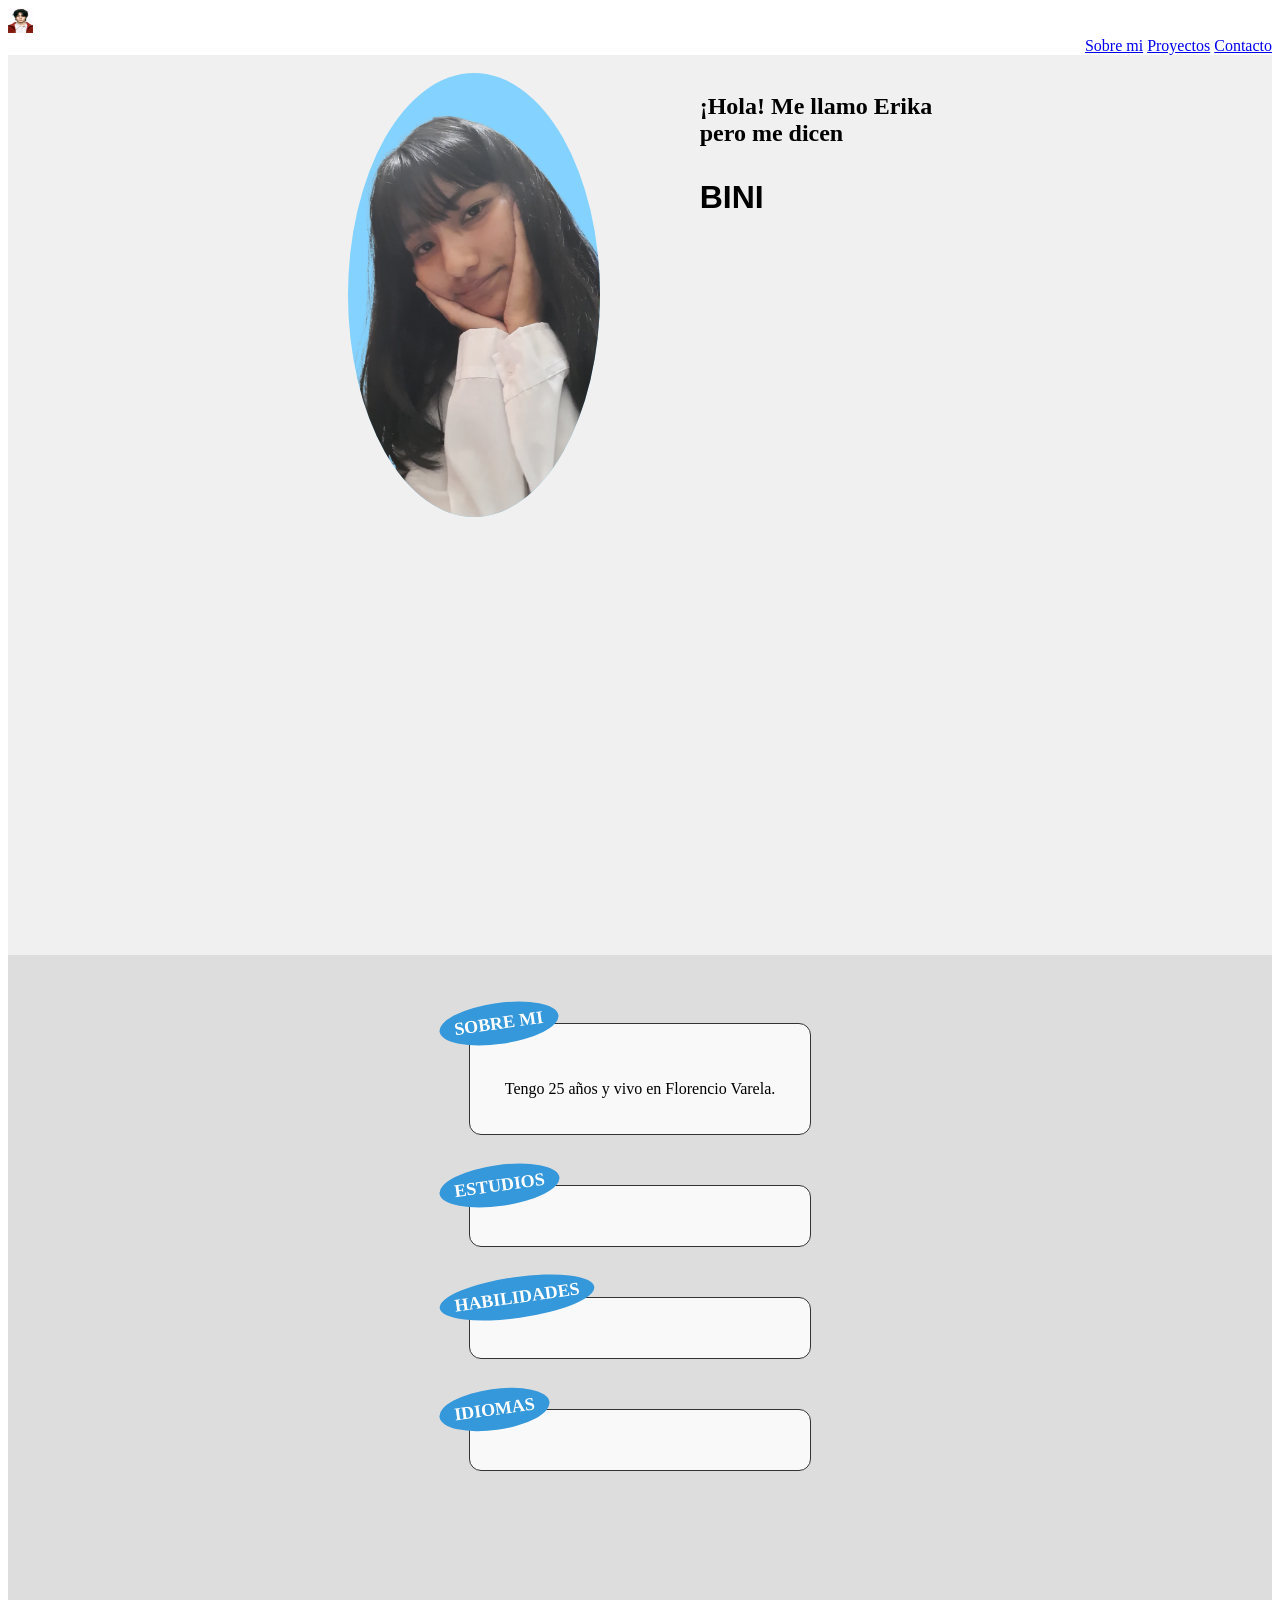
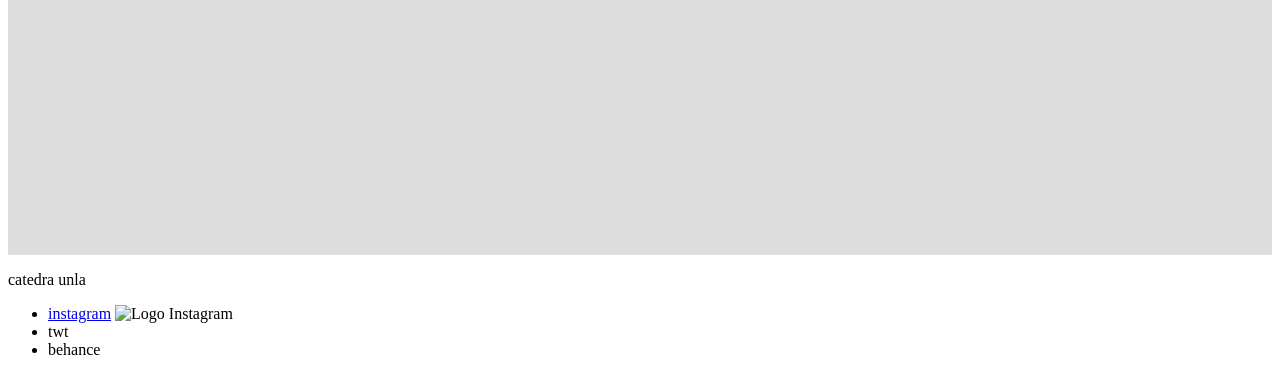
==== index.html @ 0e04f9de "no se que hice" ====
<!DOCTYPE html>
<html>

<head>
    <meta charset="utf-8" />
    <title>Bini</title>
    <link rel="stylesheet" href="estilos.css">
</head>

<body>
    <header>
        <img src="img/in-foto.jpeg" alt="IN de Stray Kids" width="25" height="25" />
        <nav>
            <a href="#">Sobre mi</a>
            <a href="#">Proyectos</a>
            <a href="#">Contacto</a>
        </nav>
    </header>
    <main>
        <section class="parteuno">
            <div class="contenedor-imagen">
                <img src="img/mi-foto.png" width="205" height="346">
            </div>
            <div class="bloque-texto">
                <article class="textouno">
                    <h2>¡Hola! Me llamo Erika <br> pero me dicen</h2>
                    <h1> BINI </h1>
                </article>
            </div>
        </section>

        <section class="partedos">

            <div class="tarjeta">
                <p class="texto-ovalado">SOBRE MI</p>
                <p class="texto-abajo">Tengo 25 años y vivo en Florencio Varela.</p>
            </div>

            <div class="tarjeta">
                <p class="texto-ovalado">ESTUDIOS</p>
            </div>

            <div class="tarjeta">
                <p class="texto-ovalado">HABILIDADES</p>
            </div>

            <div class="tarjeta">
                <p class="texto-ovalado">IDIOMAS</p>
            </div>
            </div>

        </section>

    </main>
    <footer>
        <p>catedra unla</p>
        <ul>
            <li>
                <a href="https://www.instagram.com/binnieswife_/">instagram</a>
                <img src="img/instagram-logo-colored.jpg" alt="Logo Instagram" width="25" height="25">
            </li>
            <li>twt</li>
            <li>behance</li>
        </ul>
    </footer>
</body>

</html>
---- estilos.css ----
/* CSS DOCUMENT */
@charset "UTF-8";

@font-face {
    font-family: "CD Regular";
    src: url(fuentes/ClashDisplay-Regular.otf) format(.otf);
    font-weight: normal;
    font-style: normal;
}

font body {
    background-color: #ffffff;
}

main {
    background-color: #ff97fd;
}

.parteuno {
    height: 100vh;
    width: 100%;
    padding: 18px 18px;
    background-color: #f0f0f0;
    box-sizing: border-box;
    display: flex;
    align-content: center;
    justify-content: center;
    gap: 100px;
}

.partedos {
    height: 100vh;
    width: 100%;
    padding: 18px 18px;
    background-color: #dddddd;
    box-sizing: border-box;

}


h1 {
    text-align: left;
    font-size: 2rem;
    font-family: "CD Regular", sans-serif;
}


nav {
    text-align: end;
}

.contenedor-imagen {
    width: 252px;
    height: 444px;
    overflow: hidden;
    border-radius: 50%;
    position: relative;
}

.contenedor-imagen img {
    width: 100%;
    height: 100%;
    object-fit: cover;
    background-color: #83d2ff;
}

.texto-ovalado {
    display: inline-block;
    padding: 10px 15px;
    border-radius: 50%;
    background-color: #3498db;
    color: #ffffff;
    font-weight: bold;
    font-size: 18px;
    text-align: center;
    transform: rotate(-8deg);
    position: absolute;
    top: -39px;
    left: -31px
}

.tarjeta {
    display: flex;
    flex-direction: column;
    align-items: center;
    text-align: center;
    border: 1px solid #333333;
    border-radius: 12px;
    background-color: #f9f9f9;
    max-width: 300px;
    margin: 20px auto;
    position: relative;
    padding: 40px 20px 20px 20px;
    margin: 50px auto;

}
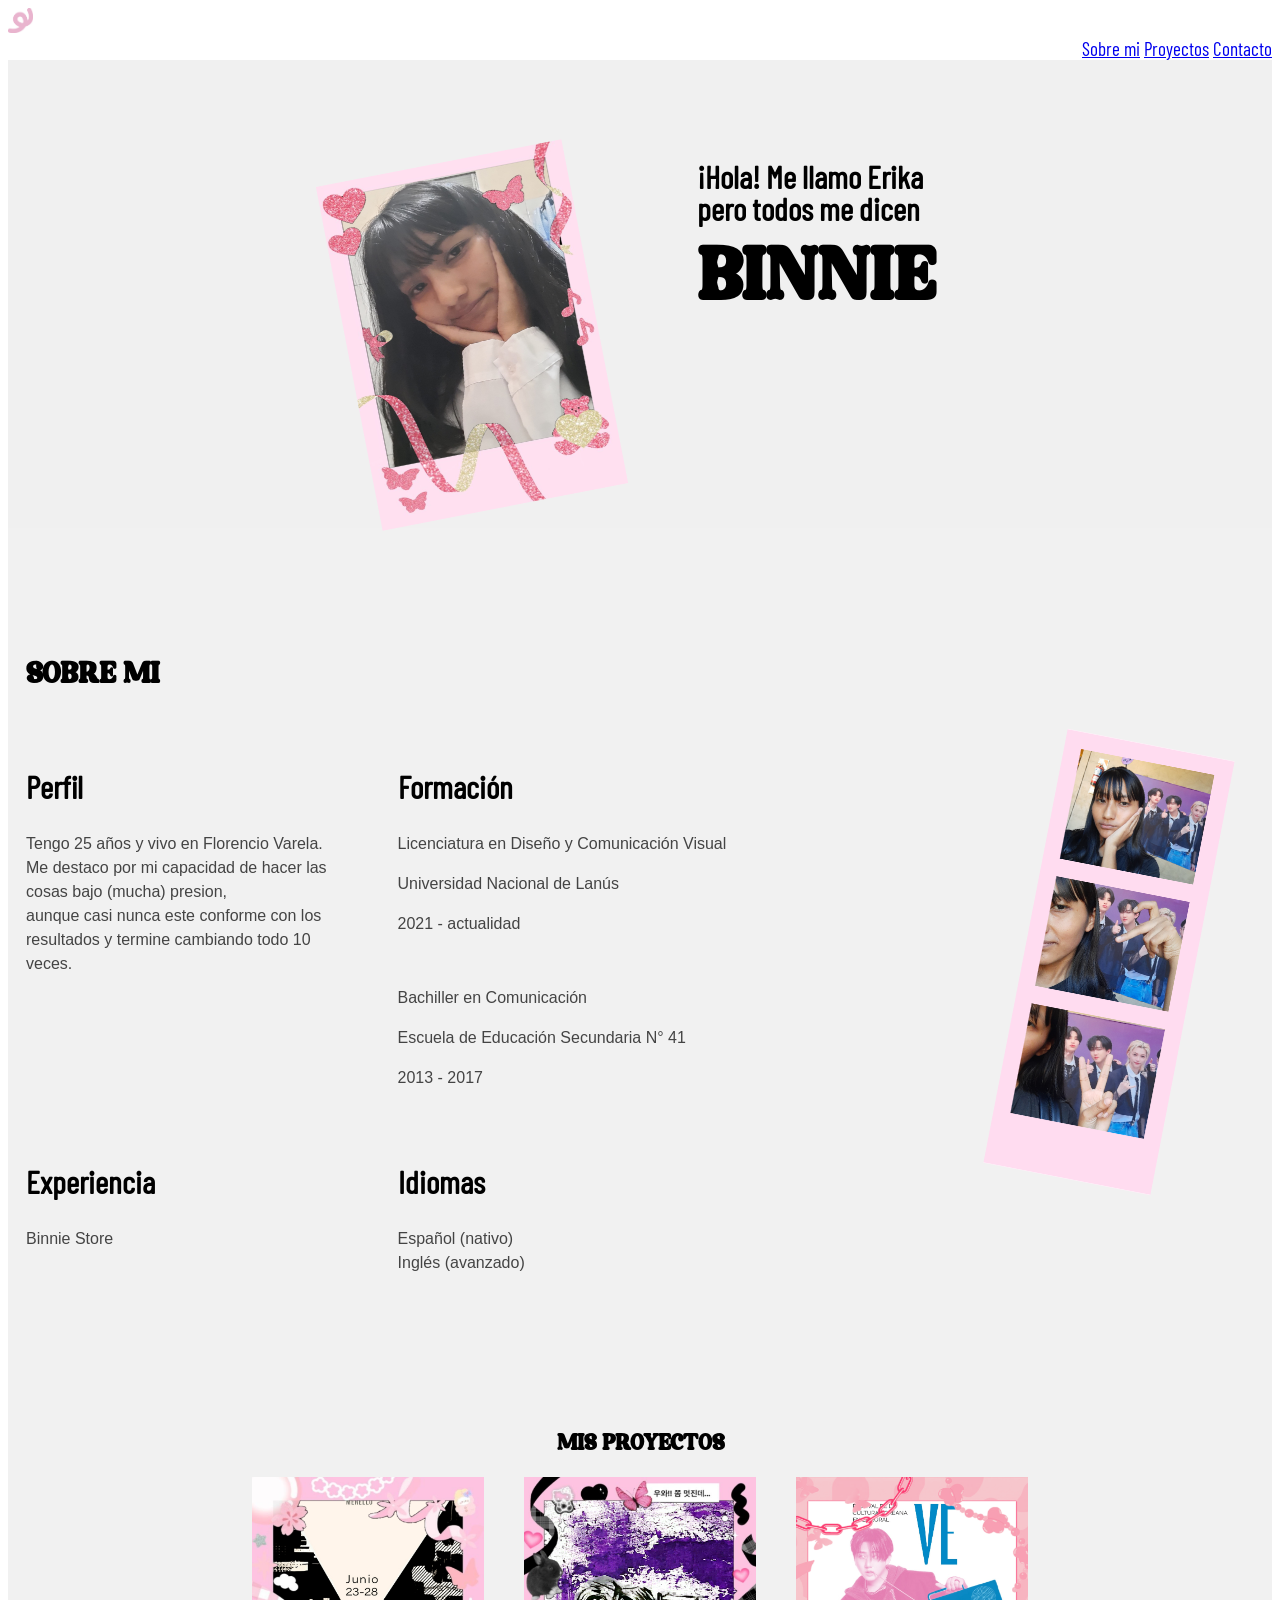
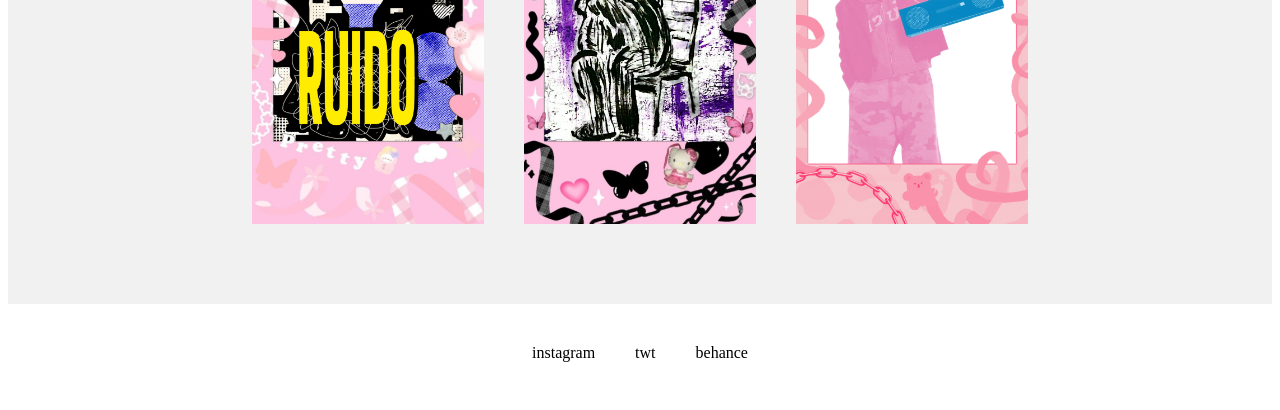
==== commit bee037f1: "cambiosss" ====
--- a/index.html
+++ b/index.html
@@ -9,7 +9,7 @@
 
 <body>
     <header>
-        <img src="img/in-foto.jpeg" alt="IN de Stray Kids" width="25" height="25" />
+        <img src="img/colita-rosa.png" alt="sticker" width="25" height="25" />
         <nav>
             <a href="#">Sobre mi</a>
             <a href="#">Proyectos</a>
@@ -18,46 +18,65 @@
     </header>
     <main>
         <section class="parteuno">
-            <div class="contenedor-imagen">
-                <img src="img/mi-foto.png" width="205" height="346">
+            <img class="inclinada" src="img/mi-foto-polaroid.png" alt="mi imagen" width="250" height="350">
+            <div class="bloque-texto">
+                <h2>¡Hola! Me llamo Erika <br> pero todos me dicen</h2>
+                <h1> BINNIE </h1>
             </div>
-            <div class="bloque-texto">
-                <article class="textouno">
-                    <h2>¡Hola! Me llamo Erika <br> pero me dicen</h2>
-                    <h1> BINI </h1>
-                </article>
-            </div>
+
         </section>
 
         <section class="partedos">
+            <h1> SOBRE MI </h1>
+            <div class="contenedor-bloques">
 
-            <div class="tarjeta">
-                <p class="texto-ovalado">SOBRE MI</p>
-                <p class="texto-abajo">Tengo 25 años y vivo en Florencio Varela.</p>
+                <div class="bloque">
+                    <h2>Perfil</h2>
+                    <p>Tengo 25 años y vivo en Florencio Varela. <br> Me destaco por mi capacidad de hacer las cosas
+                        bajo (mucha) presion, <br> aunque casi nunca este conforme con los resultados y termine
+                        cambiando todo 10 veces. </p>
+                </div>
+
+                <div class="bloque">
+                    <h2>Formación</h2>
+                    <p>Licenciatura en Diseño y Comunicación Visual</p>
+                    <p>Universidad Nacional de Lanús</p>
+                    <p>2021 - actualidad</p>
+                    <br> 
+                    <p>Bachiller en Comunicación</p>
+                    <p>Escuela de Educación Secundaria N° 41</p>
+                    <p>2013 - 2017</p>
+                </div>
+
+                <div class="bloque">
+                    <h2>Experiencia</h2>
+                    <p>Binnie Store</p>
+                </div>
+
+                <div class="bloque">
+                    <h2>Idiomas</h2>
+                    <p>Español (nativo) <br> Inglés (avanzado)</p>
+                </div>
+
             </div>
 
-            <div class="tarjeta">
-                <p class="texto-ovalado">ESTUDIOS</p>
-            </div>
+            <img class="inclinada-dos" src="img/mi-foto-tira.png" alt="mi imagen" width="170" height="360">
+        </section>
 
-            <div class="tarjeta">
-                <p class="texto-ovalado">HABILIDADES</p>
-            </div>
-
-            <div class="tarjeta">
-                <p class="texto-ovalado">IDIOMAS</p>
-            </div>
+        <section class="partetres">
+            <h1> MIS PROYECTOS </h1>
+            <div class="contenedor-proyectos">
+                <img src="img/polaroid-uno.png" alt="polaroid 1" width="232" height="347">
+                <img src="img/polaroid-dos.png" alt="polaroid 2" width="232" height="347">
+                <img src="img/polaroid-tres.png" alt="polaroid 3" width="232" height="347">
             </div>
 
         </section>
 
     </main>
     <footer>
-        <p>catedra unla</p>
         <ul>
-            <li>
-                <a href="https://www.instagram.com/binnieswife_/">instagram</a>
-                <img src="img/instagram-logo-colored.jpg" alt="Logo Instagram" width="25" height="25">
+            <li>instagram
             </li>
             <li>twt</li>
             <li>behance</li>
--- a/estilos.css
+++ b/estilos.css
@@ -2,22 +2,40 @@
 @charset "UTF-8";
 
 @font-face {
-    font-family: "CD Regular";
-    src: url(fuentes/ClashDisplay-Regular.otf) format(.otf);
+    font-family: "Morally serif";
+    src: url(fuentes/Morally\ Serif.otf) format("opentype");
+    font-weight: normal;
+    font-style: normal;
+}
+
+@font-face {
+    font-family: "Barlow Condensed";
+    src: url(fuentes/BarlowCondensed-Regular.ttf) format("opentype");
     font-weight: normal;
     font-style: normal;
 }
 
 font body {
-    background-color: #ffffff;
+    background-color: #f1f1f1;
 }
 
 main {
-    background-color: #ff97fd;
+    background-color: #f1f1f1;
+}
+
+.inclinada {
+    transform: rotate(-11deg);
+}
+
+.inclinada-dos {
+    max-width: 260px;
+    height: auto;
+    transform: rotate(11deg);
+    margin-right: 60px;
 }
 
 .parteuno {
-    height: 100vh;
+
     width: 100%;
     padding: 18px 18px;
     background-color: #f0f0f0;
@@ -26,72 +44,137 @@
     align-content: center;
     justify-content: center;
     gap: 100px;
+    padding-top: 100px;
 }
 
 .partedos {
-    height: 100vh;
     width: 100%;
     padding: 18px 18px;
-    background-color: #dddddd;
+    padding-top: 100px;
+    background-color: #f1f1f1;
     box-sizing: border-box;
+    display: flex;
+    flex-direction: row;
+    flex-wrap: wrap;
+    align-items: flex-start;
+    justify-content: space-between;
+
+}
+
+.partetres {
+    width: 100%;
+    padding: 100px 18px 80px 18px;
+    background-color: #f1f1f1;
+    box-sizing: border-box;
+    display: flex;
+    flex-direction: column;
+    align-items: center;
 
 }
 
 
-h1 {
+nav a {
+
+    font-family: "Barlow Condensed", sans-serif;
+    font-size: 1.2rem;
+    font-weight:
+}
+
+
+.parteuno h1 {
+    text-align: left;
+    font-size: 5rem;
+    font-family: "Morally serif", serif;
+}
+
+.partedos h1 {
     text-align: left;
     font-size: 2rem;
-    font-family: "CD Regular", sans-serif;
+    font-family: "Morally serif", serif;
+    width: 100%;
+    margin-bottom: 50px;
 }
 
+.partetres h1 {
+
+    text-align: center;
+    font-family: "Morally serif", serif;
+
+}
+
+h2 {
+    text-align: left;
+    font-size: 2rem;
+    font-family: "Barlow Condensed", sans-serif;
+}
 
 nav {
     text-align: end;
 }
 
-.contenedor-imagen {
-    width: 252px;
-    height: 444px;
-    overflow: hidden;
-    border-radius: 50%;
-    position: relative;
-}
-
-.contenedor-imagen img {
+.contenedor-proyectos {
+    display: flex;
+    flex-direction: row;
+    justify-content: center;
+    gap: 40px;
     width: 100%;
-    height: 100%;
-    object-fit: cover;
-    background-color: #83d2ff;
-}
-
-.texto-ovalado {
-    display: inline-block;
-    padding: 10px 15px;
-    border-radius: 50%;
-    background-color: #3498db;
-    color: #ffffff;
-    font-weight: bold;
-    font-size: 18px;
-    text-align: center;
-    transform: rotate(-8deg);
-    position: absolute;
-    top: -39px;
-    left: -31px
-}
-
-.tarjeta {
-    display: flex;
-    flex-direction: column;
-    align-items: center;
-    text-align: center;
-    border: 1px solid #333333;
-    border-radius: 12px;
-    background-color: #f9f9f9;
-    max-width: 300px;
-    margin: 20px auto;
-    position: relative;
-    padding: 40px 20px 20px 20px;
-    margin: 50px auto;
 
 }
 
+.bloque-texto {
+    display: flex;
+    flex-direction: column;
+    gap: 0px;
+
+}
+
+.bloque-texto h2 {
+    font-family: 'Barlow Condensed', sans-serif;
+    line-height: 1.0;
+    margin: 0;
+    margin-bottom: 5px;
+}
+
+.bloque-texto h1 {
+    font-family: "Morally Serif", serif;
+    margin: 0;
+}
+
+.contenedor-bloques {
+    width: 60%;
+
+    display: flex;
+    flex-direction: row;
+
+    flex-wrap: wrap;
+
+    gap: 30px 40px;
+
+}
+
+.bloque {
+    width: 45%;
+
+    box-sizing: border-box;
+}
+
+@import url('https://googleapis.com');
+
+
+.bloque p {
+    font-family: 'Open Sans', sans-serif;
+    font-weight: 400;
+    font-size: 1rem;
+    line-height: 1.5;
+    color: #444444;
+}
+
+footer ul {
+    display: flex;
+    justify-content: center;
+    align-items: center;
+    list-style: none;
+    gap: 40px;
+    padding: 40px 0;
+    margin: 0;
+}
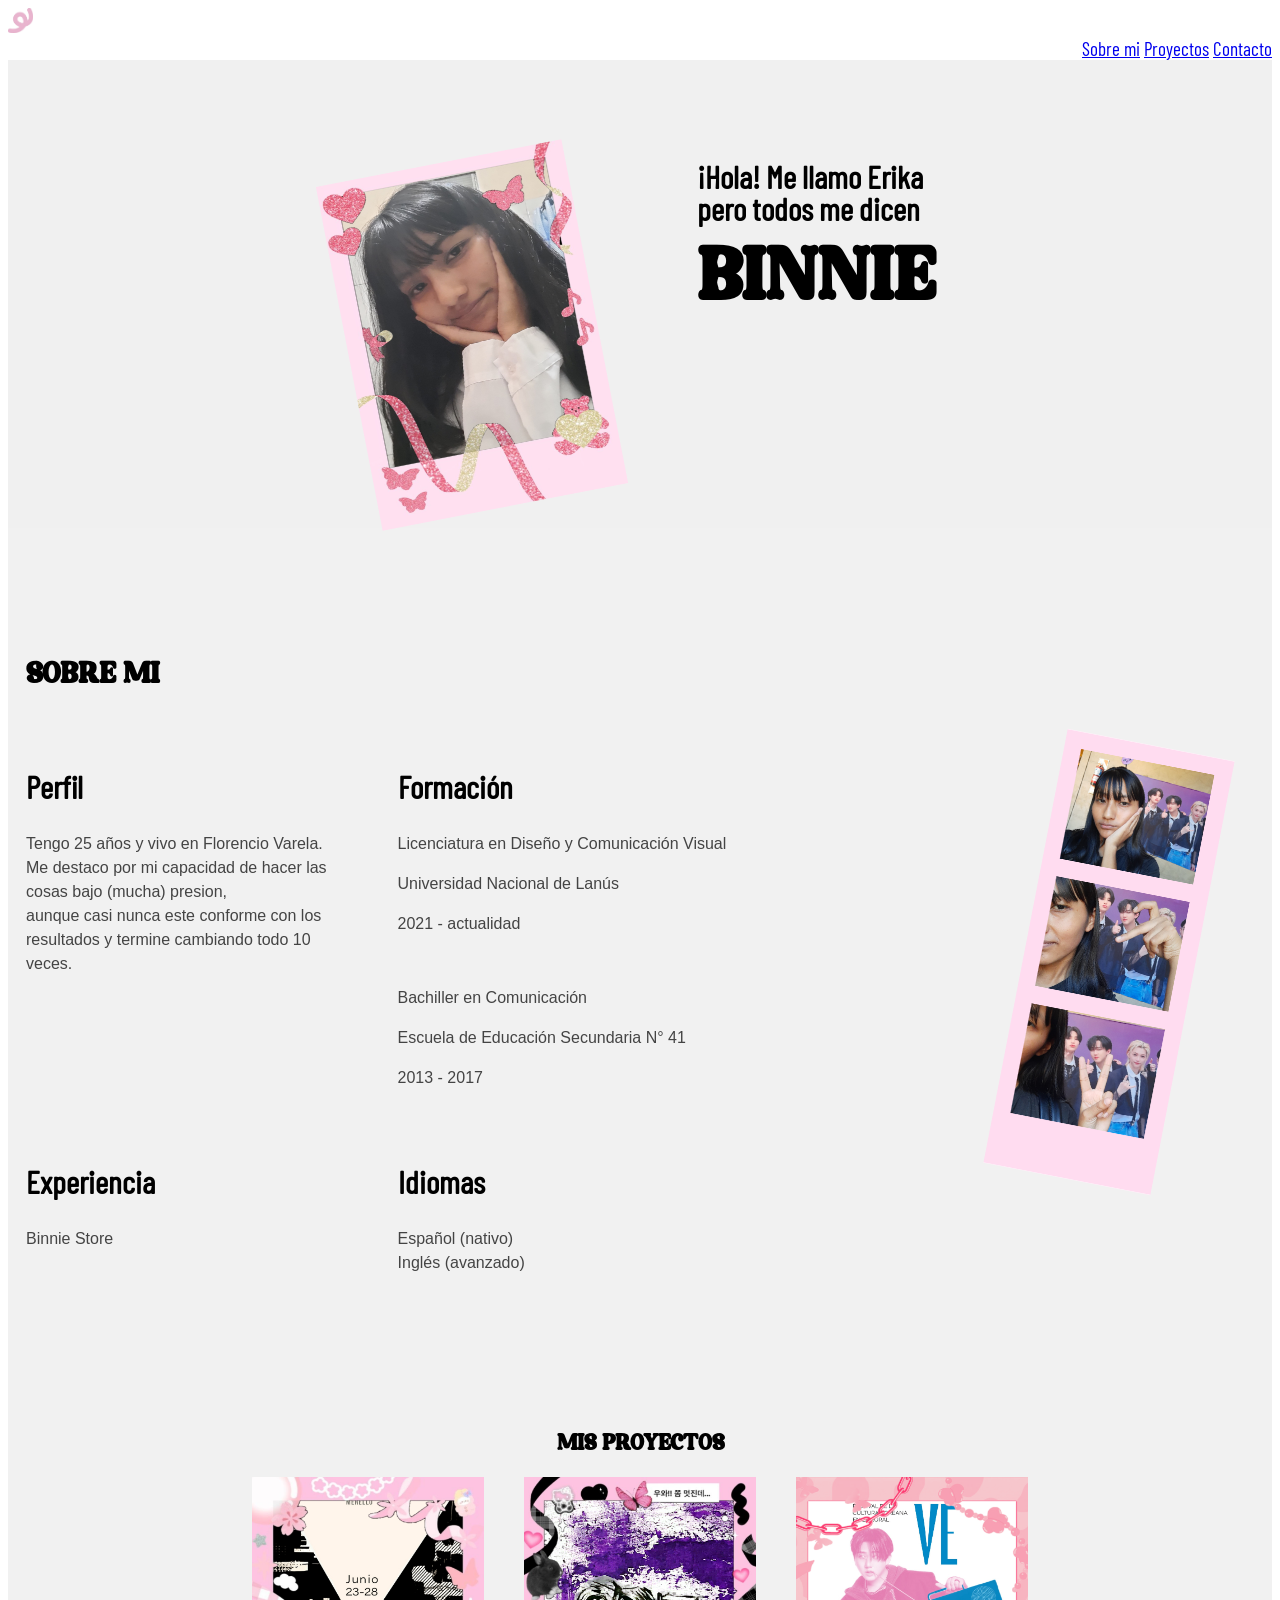
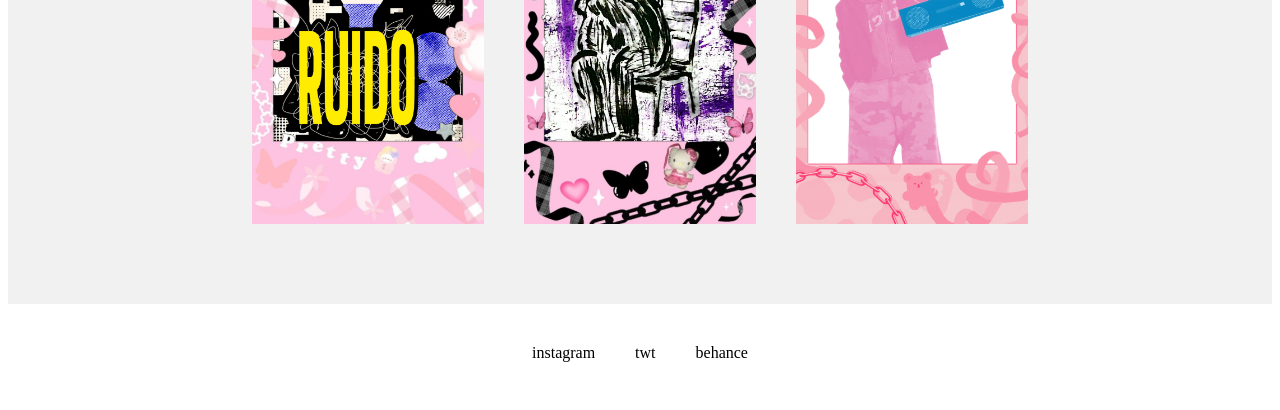
==== commit d7ec3830: "pre entrega" ====
--- a/index.html
+++ b/index.html
@@ -5,11 +5,12 @@
     <meta charset="utf-8" />
     <title>Bini</title>
     <link rel="stylesheet" href="estilos.css">
+    <link rel="icon" type="image/x-icon" href="favicon.ico.png" sizes="32x32">
 </head>
 
 <body>
     <header>
-        <img src="img/colita-rosa.png" alt="sticker" width="25" height="25" />
+        <img src="img/colitarosa.png" alt="sticker" width="25" height="25" />
         <nav>
             <a href="#">Sobre mi</a>
             <a href="#">Proyectos</a>
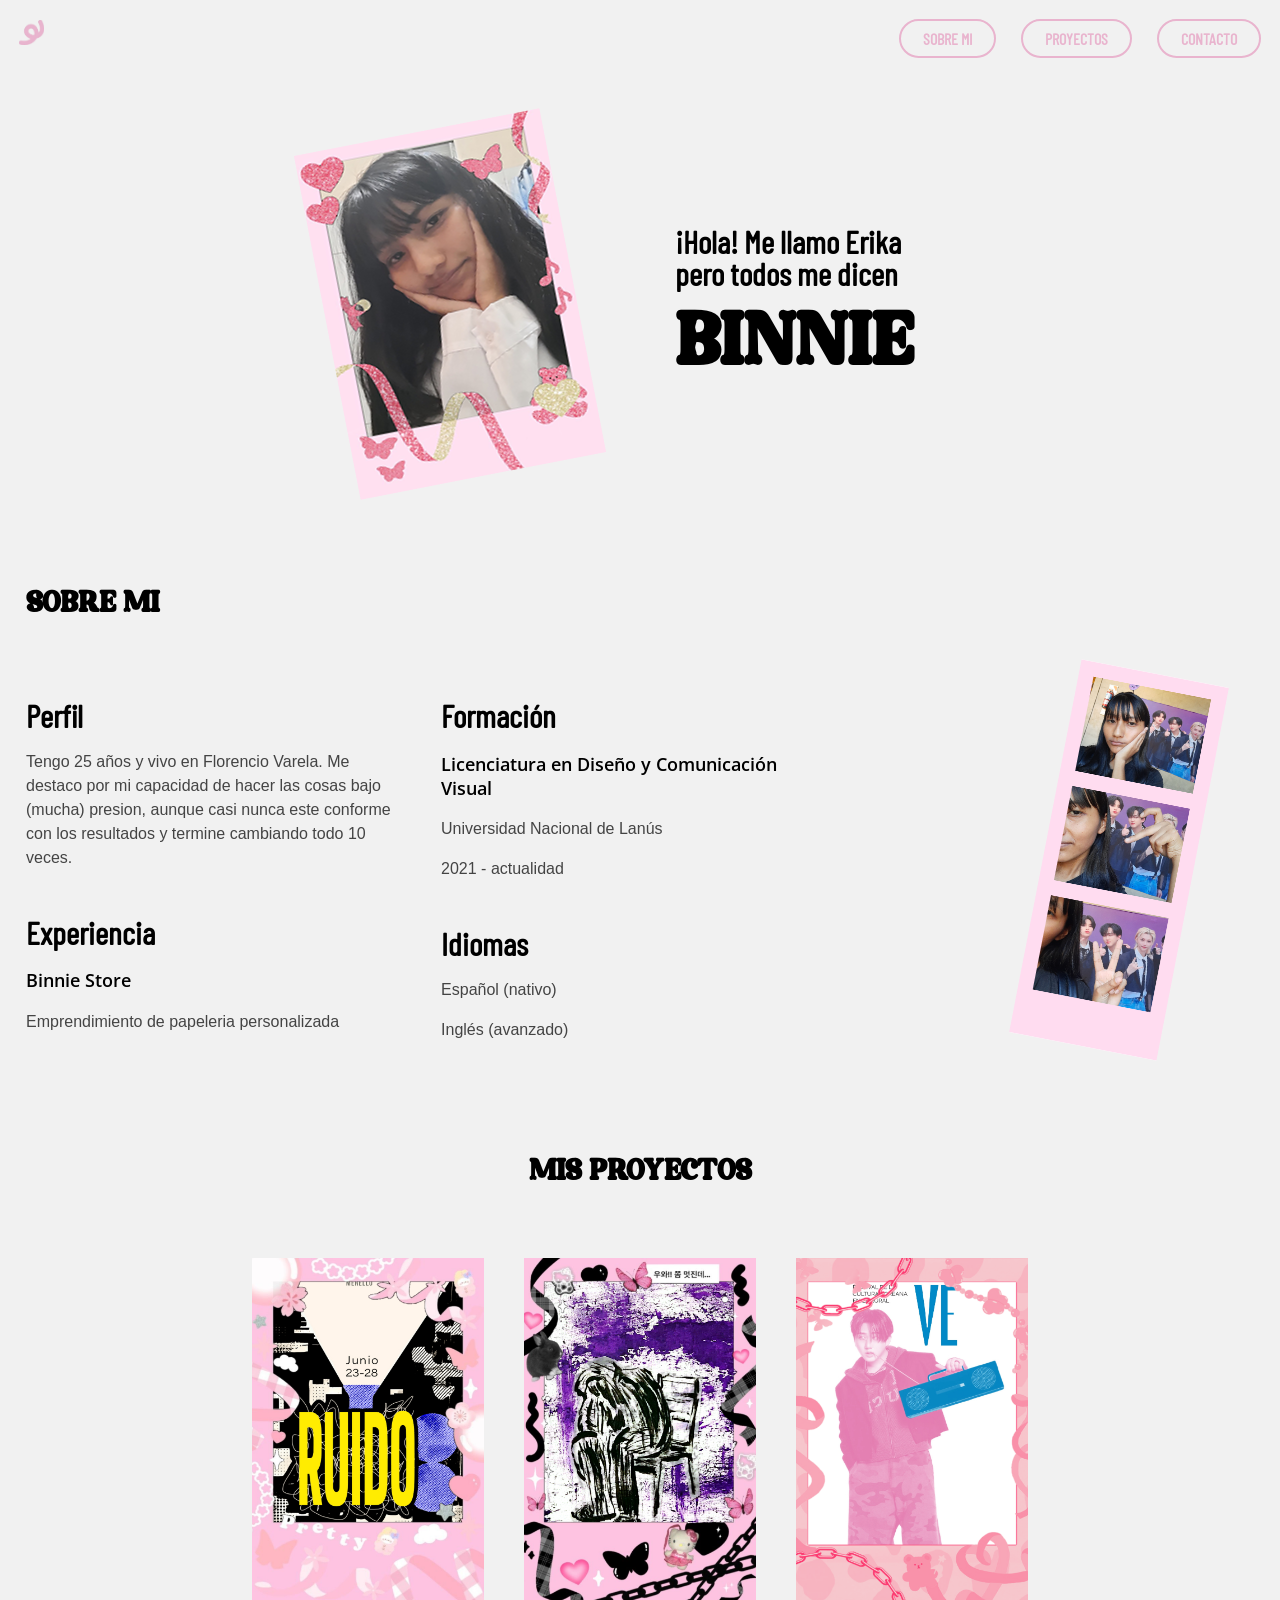
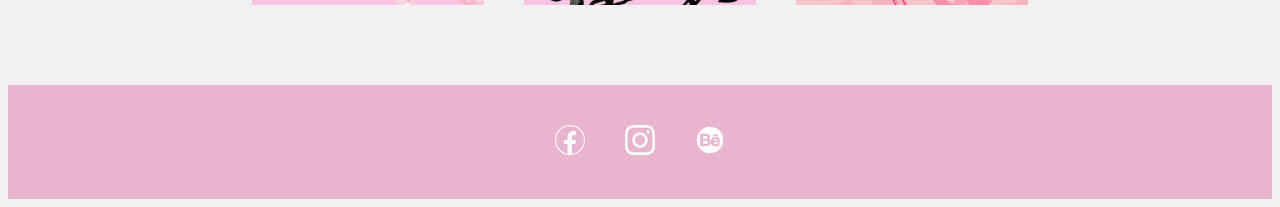
==== commit edc4f02a: "ENTREGA TP1" ====
--- a/index.html
+++ b/index.html
@@ -3,14 +3,17 @@
 
 <head>
     <meta charset="utf-8" />
-    <title>Bini</title>
-    <link rel="stylesheet" href="estilos.css">
-    <link rel="icon" type="image/x-icon" href="favicon.ico.png" sizes="32x32">
+    <title>Binnie</title>
+    <link rel="stylesheet" type="text/css" href="estilos.css">
+    <link rel="icon" type="image/png" href="img/favicon.png" sizes="32x32">
 </head>
 
 <body>
     <header>
-        <img src="img/colitarosa.png" alt="sticker" width="25" height="25" />
+        <div>
+            <img src="img/colitarosa.png" alt="colita rosa" width="25" height="25" />
+        </div>
+
         <nav>
             <a href="#">Sobre mi</a>
             <a href="#">Proyectos</a>
@@ -19,57 +22,66 @@
     </header>
     <main>
         <section class="parteuno">
-            <img class="inclinada" src="img/mi-foto-polaroid.png" alt="mi imagen" width="250" height="350">
+            <img class="inclinada" src="img/mi-foto-polaroid-uno.png" alt="foto mia en una polaroid rosa" width="250"
+                height="350">
             <div class="bloque-texto">
-                <h2>¡Hola! Me llamo Erika <br> pero todos me dicen</h2>
+                <h2>¡Hola! Me llamo Erika pero todos me dicen</h2>
                 <h1> BINNIE </h1>
             </div>
 
         </section>
 
         <section class="partedos">
-            <h1> SOBRE MI </h1>
-            <div class="contenedor-bloques">
+            <h2> SOBRE MI </h2>
+            <div class="contenedor-columnas">
 
-                <div class="bloque">
-                    <h2>Perfil</h2>
-                    <p>Tengo 25 años y vivo en Florencio Varela. <br> Me destaco por mi capacidad de hacer las cosas
-                        bajo (mucha) presion, <br> aunque casi nunca este conforme con los resultados y termine
-                        cambiando todo 10 veces. </p>
+                <div class="columna-izquierda">
+                    <div class="bloque">
+                        <h2>Perfil</h2>
+                        <p>Tengo 25 años y vivo en Florencio Varela. Me destaco por mi capacidad de hacer las cosas
+                            bajo (mucha) presion, aunque casi nunca este conforme con los resultados y termine
+                            cambiando todo 10 veces. </p>
+                    </div>
+
+
+
+                    <div class="bloque">
+                        <h2>Experiencia</h2>
+                        <h3>Binnie Store</h3>
+                        <p>Emprendimiento de papeleria personalizada</p>
+                    </div>
+
                 </div>
 
-                <div class="bloque">
-                    <h2>Formación</h2>
-                    <p>Licenciatura en Diseño y Comunicación Visual</p>
-                    <p>Universidad Nacional de Lanús</p>
-                    <p>2021 - actualidad</p>
-                    <br> 
-                    <p>Bachiller en Comunicación</p>
-                    <p>Escuela de Educación Secundaria N° 41</p>
-                    <p>2013 - 2017</p>
+                <div class="columna-derecha">
+                    <div class="bloque">
+                        <h2>Formación</h2>
+                        <h3>Licenciatura en Diseño y Comunicación Visual</h3>
+                        <p>Universidad Nacional de Lanús</p>
+                        <p>2021 - actualidad</p>
+                    </div>
+
+                    <div class="bloque">
+                        <h2>Idiomas</h2>
+                        <p>Español (nativo) </p>
+                        <p>Inglés (avanzado)</p>
+                    </div>
+
                 </div>
-
-                <div class="bloque">
-                    <h2>Experiencia</h2>
-                    <p>Binnie Store</p>
-                </div>
-
-                <div class="bloque">
-                    <h2>Idiomas</h2>
-                    <p>Español (nativo) <br> Inglés (avanzado)</p>
-                </div>
-
             </div>
-
-            <img class="inclinada-dos" src="img/mi-foto-tira.png" alt="mi imagen" width="170" height="360">
+            <img class="inclinada-dos" src="img/mi-foto-tira.png" alt="fotos mias en una tira de fotos" width="170"
+                height="380">
         </section>
 
         <section class="partetres">
-            <h1> MIS PROYECTOS </h1>
+            <h2> MIS PROYECTOS </h2>
             <div class="contenedor-proyectos">
-                <img src="img/polaroid-uno.png" alt="polaroid 1" width="232" height="347">
-                <img src="img/polaroid-dos.png" alt="polaroid 2" width="232" height="347">
-                <img src="img/polaroid-tres.png" alt="polaroid 3" width="232" height="347">
+                <img src="img/polaroid-uno.png" alt="foto de un proyecto de diseño en una polaroid" width="232"
+                    height="347">
+                <img src="img/polaroid-dos.png" alt="foto de un proyecto de diseño en una polaroid" width="232"
+                    height="347">
+                <img src="img/polaroid-tres.png" alt="foto de un proyecto de diseño en una polaroid" width="232"
+                    height="347">
             </div>
 
         </section>
@@ -77,10 +89,23 @@
     </main>
     <footer>
         <ul>
-            <li>instagram
+            <li>
+                <a href="#">
+                    <img src="img/facebook-logo.png" alt="logo de facebook" width="30" height="30">
+                </a>
             </li>
-            <li>twt</li>
-            <li>behance</li>
+
+            <li>
+                <a href="#">
+                    <img src="img/instagram-logo.png" alt="logo de instagram" width="30" height="30">
+                </a>
+            </li>
+
+            <li>
+                <a href="#">
+                    <img src="img/behance-logo.png" alt="logo de behance" width="30" height="30">
+                </a>
+            </li>
         </ul>
     </footer>
 </body>
--- a/estilos.css
+++ b/estilos.css
@@ -10,26 +10,56 @@
 
 @font-face {
     font-family: "Barlow Condensed";
-    src: url(fuentes/BarlowCondensed-Regular.ttf) format("opentype");
-    font-weight: normal;
-    font-style: normal;
-}
-
-font body {
+    src: url(fuentes/BarlowCondensed-Regular.ttf) format("truetype");
+    font-weight: normal;
+    font-style: normal;
+}
+
+@font-face {
+    font-family: "Open Sans Regular";
+    src: url(fuentes/OpenSans-Regular.ttf) format("truetype");
+    font-weight: normal;
+    font-style: normal;
+}
+
+@font-face {
+    font-family: "Open Sans Semibold";
+    src: url(fuentes/OpenSans-SemiBold.ttf) format("truetype");
+    font-weight: bold;
+    font-style: normal;
+}
+
+@font-face {
+    font-family: "Open Sans Italic";
+    src: url(fuentes/OpenSans-Italic.ttf) format("truetype");
+    font-weight: normal;
+    font-style: italic;
+}
+
+body {
     background-color: #f1f1f1;
 }
 
 main {
     background-color: #f1f1f1;
 }
+
+header {
+    padding: 11px;
+    display: flex;
+    justify-content: space-between;
+    flex-wrap: wrap;
+    align-content: stretch;
+    align-items: baseline;
+}
+
 
 .inclinada {
     transform: rotate(-11deg);
 }
 
 .inclinada-dos {
-    max-width: 260px;
-    height: auto;
+    max-width: 150px;
     transform: rotate(11deg);
     margin-right: 60px;
 }
@@ -37,20 +67,18 @@
 .parteuno {
 
     width: 100%;
-    padding: 18px 18px;
-    background-color: #f0f0f0;
-    box-sizing: border-box;
-    display: flex;
-    align-content: center;
+    padding: 60px 18px;
+    background-color: #f1f1f1;
+    box-sizing: border-box;
+    display: flex;
+    align-items: center;
     justify-content: center;
     gap: 100px;
-    padding-top: 100px;
 }
 
 .partedos {
     width: 100%;
     padding: 18px 18px;
-    padding-top: 100px;
     background-color: #f1f1f1;
     box-sizing: border-box;
     display: flex;
@@ -63,7 +91,7 @@
 
 .partetres {
     width: 100%;
-    padding: 100px 18px 80px 18px;
+    padding: 50px 18px 80px 18px;
     background-color: #f1f1f1;
     box-sizing: border-box;
     display: flex;
@@ -74,10 +102,7 @@
 
 
 nav a {
-
-    font-family: "Barlow Condensed", sans-serif;
     font-size: 1.2rem;
-    font-weight:
 }
 
 
@@ -87,7 +112,7 @@
     font-family: "Morally serif", serif;
 }
 
-.partedos h1 {
+.partedos h2 {
     text-align: left;
     font-size: 2rem;
     font-family: "Morally serif", serif;
@@ -95,10 +120,11 @@
     margin-bottom: 50px;
 }
 
-.partetres h1 {
+.partetres h2 {
 
     text-align: center;
     font-family: "Morally serif", serif;
+    margin-bottom: 70px;
 
 }
 
@@ -109,7 +135,24 @@
 }
 
 nav {
-    text-align: end;
+    display: flex;
+    flex-direction: row;
+    gap: 25px;
+}
+
+nav a {
+    font-family: "Barlow Condensed", sans-serif;
+    font-size: 1rem;
+    font-weight: 700;
+    text-transform: uppercase;
+    text-decoration: none;
+    color: #e9b4ce;
+    border: 2px solid #e9b4ce;
+    border-radius: 50px;
+    padding: 8px 22px;
+    display: inline-block;
+
+
 }
 
 .contenedor-proyectos {
@@ -133,6 +176,7 @@
     line-height: 1.0;
     margin: 0;
     margin-bottom: 5px;
+    max-width: 280px;
 }
 
 .bloque-texto h1 {
@@ -140,25 +184,13 @@
     margin: 0;
 }
 
-.contenedor-bloques {
-    width: 60%;
-
-    display: flex;
-    flex-direction: row;
-
-    flex-wrap: wrap;
-
-    gap: 30px 40px;
-
-}
-
-.bloque {
+
+.bloque h2 {
     width: 45%;
-
-    box-sizing: border-box;
-}
-
-@import url('https://googleapis.com');
+    font-family: 'Barlow Condensed', sans-serif;
+    box-sizing: border-box;
+    margin-bottom: 1rem
+}
 
 
 .bloque p {
@@ -177,4 +209,31 @@
     gap: 40px;
     padding: 40px 0;
     margin: 0;
+}
+
+footer {
+    background-color: #e9b4ce;
+
+}
+
+.contenedor-columnas {
+    width: 65%;
+    display: flex;
+    flex-direction: row;
+    justify-content: space-between;
+}
+
+
+.columna-izquierda,
+.columna-derecha {
+    width: 48%;
+    display: flex;
+    flex-direction: column;
+    gap: 0px;
+}
+
+h3 {
+    text-align: left;
+    font-size: 1.1rem;
+    font-family: "Open Sans Semibold", sans-serif;
 }
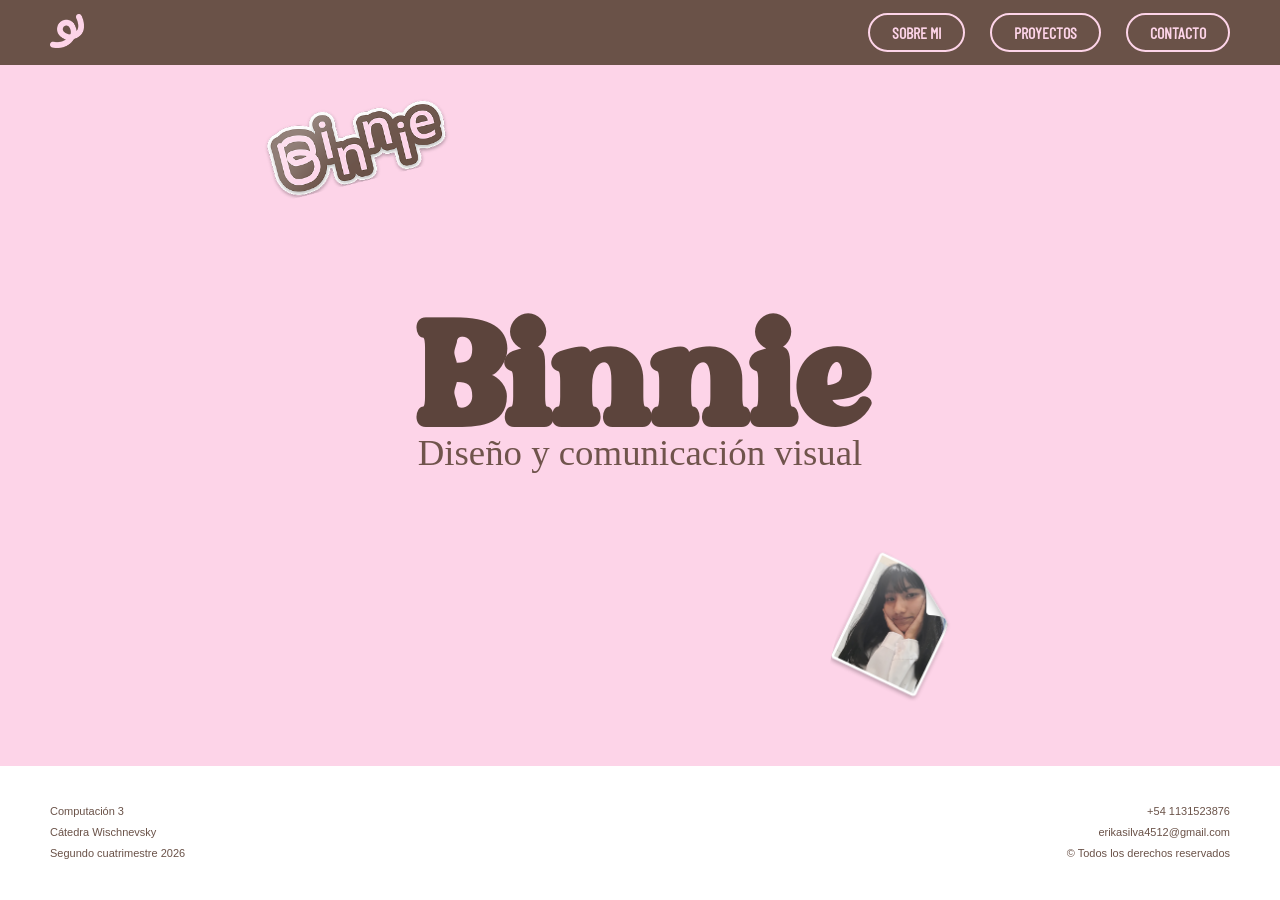
==== commit a7b0bdfc: "pre entrega tp3" ====
--- a/index.html
+++ b/index.html
@@ -11,7 +11,7 @@
 <body>
     <header>
         <div>
-            <img src="img/colitarosa.png" alt="colita rosa" width="25" height="25" />
+            <img src="img/colitarosaclarito.png" alt="colita rosa" width="34" />
         </div>
 
         <nav>
@@ -20,93 +20,27 @@
             <a href="#">Contacto</a>
         </nav>
     </header>
-    <main>
-        <section class="parteuno">
-            <img class="inclinada" src="img/mi-foto-polaroid-uno.png" alt="foto mia en una polaroid rosa" width="250"
-                height="350">
-            <div class="bloque-texto">
-                <h2>¡Hola! Me llamo Erika pero todos me dicen</h2>
-                <h1> BINNIE </h1>
-            </div>
+    <main class="hero">
+        <img src="img/sticker-bini.png" alt="sticker de bini" class="img-sticker-uno">
+        <h1>Binnie</h1>
+        <p class="subtitulo">Diseño y comunicación visual</p>
+        <img src="img/sticker-bini-foto.png" alt="sticker de mi foto" class="img-sticker-dos">
+    </main>
 
-        </section>
+    <footer class="pie-pagina">
 
-        <section class="partedos">
-            <h2> SOBRE MI </h2>
-            <div class="contenedor-columnas">
+        <div class="datos-academicos">
+            <p>Computación 3 </p>
+            <p>Cátedra Wischnevsky</p>
+            <p>Segundo cuatrimestre 2026</p>
+        </div>
 
-                <div class="columna-izquierda">
-                    <div class="bloque">
-                        <h2>Perfil</h2>
-                        <p>Tengo 25 años y vivo en Florencio Varela. Me destaco por mi capacidad de hacer las cosas
-                            bajo (mucha) presion, aunque casi nunca este conforme con los resultados y termine
-                            cambiando todo 10 veces. </p>
-                    </div>
+        <div class="datos-contacto" id="contacto">
+            <p>+54 1131523876</p>
+            <p>erikasilva4512@gmail.com</p>
+            <p>© Todos los derechos reservados</p>
+        </div>
 
-
-
-                    <div class="bloque">
-                        <h2>Experiencia</h2>
-                        <h3>Binnie Store</h3>
-                        <p>Emprendimiento de papeleria personalizada</p>
-                    </div>
-
-                </div>
-
-                <div class="columna-derecha">
-                    <div class="bloque">
-                        <h2>Formación</h2>
-                        <h3>Licenciatura en Diseño y Comunicación Visual</h3>
-                        <p>Universidad Nacional de Lanús</p>
-                        <p>2021 - actualidad</p>
-                    </div>
-
-                    <div class="bloque">
-                        <h2>Idiomas</h2>
-                        <p>Español (nativo) </p>
-                        <p>Inglés (avanzado)</p>
-                    </div>
-
-                </div>
-            </div>
-            <img class="inclinada-dos" src="img/mi-foto-tira.png" alt="fotos mias en una tira de fotos" width="170"
-                height="380">
-        </section>
-
-        <section class="partetres">
-            <h2> MIS PROYECTOS </h2>
-            <div class="contenedor-proyectos">
-                <img src="img/polaroid-uno.png" alt="foto de un proyecto de diseño en una polaroid" width="232"
-                    height="347">
-                <img src="img/polaroid-dos.png" alt="foto de un proyecto de diseño en una polaroid" width="232"
-                    height="347">
-                <img src="img/polaroid-tres.png" alt="foto de un proyecto de diseño en una polaroid" width="232"
-                    height="347">
-            </div>
-
-        </section>
-
-    </main>
-    <footer>
-        <ul>
-            <li>
-                <a href="#">
-                    <img src="img/facebook-logo.png" alt="logo de facebook" width="30" height="30">
-                </a>
-            </li>
-
-            <li>
-                <a href="#">
-                    <img src="img/instagram-logo.png" alt="logo de instagram" width="30" height="30">
-                </a>
-            </li>
-
-            <li>
-                <a href="#">
-                    <img src="img/behance-logo.png" alt="logo de behance" width="30" height="30">
-                </a>
-            </li>
-        </ul>
     </footer>
 </body>
 
--- a/estilos.css
+++ b/estilos.css
@@ -36,102 +36,40 @@
     font-style: italic;
 }
 
+html,
 body {
-    background-color: #f1f1f1;
+    margin: 0;
+    padding: 0;
+    height: 100%;
+}
+
+body {
+    display: flex;
+    flex-direction: column;
+    min-height: 100vh;
+    margin: 0;
+
+    background-color: #FDD4E8;
 }
 
 main {
-    background-color: #f1f1f1;
+    background-color: #FDD4E8;
+    flex: 1;
+    position: relative;
+    display: flex;
+    flex-direction: column;
+    justify-content: center;
+    align-items: center;
+    padding: 50px;
 }
 
 header {
-    padding: 11px;
+    background-color: #6A5248;
+    padding: 13px 50px;
     display: flex;
     justify-content: space-between;
     flex-wrap: wrap;
-    align-content: stretch;
-    align-items: baseline;
-}
-
-
-.inclinada {
-    transform: rotate(-11deg);
-}
-
-.inclinada-dos {
-    max-width: 150px;
-    transform: rotate(11deg);
-    margin-right: 60px;
-}
-
-.parteuno {
-
-    width: 100%;
-    padding: 60px 18px;
-    background-color: #f1f1f1;
-    box-sizing: border-box;
-    display: flex;
     align-items: center;
-    justify-content: center;
-    gap: 100px;
-}
-
-.partedos {
-    width: 100%;
-    padding: 18px 18px;
-    background-color: #f1f1f1;
-    box-sizing: border-box;
-    display: flex;
-    flex-direction: row;
-    flex-wrap: wrap;
-    align-items: flex-start;
-    justify-content: space-between;
-
-}
-
-.partetres {
-    width: 100%;
-    padding: 50px 18px 80px 18px;
-    background-color: #f1f1f1;
-    box-sizing: border-box;
-    display: flex;
-    flex-direction: column;
-    align-items: center;
-
-}
-
-
-nav a {
-    font-size: 1.2rem;
-}
-
-
-.parteuno h1 {
-    text-align: left;
-    font-size: 5rem;
-    font-family: "Morally serif", serif;
-}
-
-.partedos h2 {
-    text-align: left;
-    font-size: 2rem;
-    font-family: "Morally serif", serif;
-    width: 100%;
-    margin-bottom: 50px;
-}
-
-.partetres h2 {
-
-    text-align: center;
-    font-family: "Morally serif", serif;
-    margin-bottom: 70px;
-
-}
-
-h2 {
-    text-align: left;
-    font-size: 2rem;
-    font-family: "Barlow Condensed", sans-serif;
 }
 
 nav {
@@ -146,8 +84,8 @@
     font-weight: 700;
     text-transform: uppercase;
     text-decoration: none;
-    color: #e9b4ce;
-    border: 2px solid #e9b4ce;
+    color: #FDD4E8;
+    border: 2px solid #FDD4E8;
     border-radius: 50px;
     padding: 8px 22px;
     display: inline-block;
@@ -155,85 +93,66 @@
 
 }
 
-.contenedor-proyectos {
+
+.pie-pagina {
+    min-height: 47px;
+    background-color: #ffffff;
     display: flex;
-    flex-direction: row;
-    justify-content: center;
-    gap: 40px;
+    justify-content: space-between;
+    align-items: center;
+    gap: 12px;
     width: 100%;
+    padding: 30px 50px;
+    box-sizing: border-box;
 
 }
 
-.bloque-texto {
-    display: flex;
-    flex-direction: column;
-    gap: 0px;
+.pie-pagina p {
+    font-family: 'Open Sans', sans-serif;
+    color: #6A5248;
+    font-size: 11px;
+    line-height: 0.9;
+}
+
+.datos-contacto {
+    text-align: right;
+}
+
+.hero {
+    text-align: center;
+}
+
+.hero h1 {
+    font-size: 160px;
+    margin-bottom: 4px;
+    color: #5c443c;
+    font-family: 'Morally serif', sans-serif;
+    margin-bottom: -33px;
+    margin: -35px;
+}
+
+.hero .subtitulo {
+    margin-top: 0;
+    color: #70544c;
+    font-size: 2.3rem;
+}
+
+.img-sticker-uno {
+
+    position: absolute;
+    top: 0%;
+    left: 19%;
+    width: 230px;
+    height: auto;
 
 }
 
-.bloque-texto h2 {
-    font-family: 'Barlow Condensed', sans-serif;
-    line-height: 1.0;
-    margin: 0;
-    margin-bottom: 5px;
-    max-width: 280px;
-}
+.img-sticker-dos {
 
-.bloque-texto h1 {
-    font-family: "Morally Serif", serif;
-    margin: 0;
-}
+    position: absolute;
+    bottom: 7%;
+    right: 24%;
+    width: 150px;
+    height: auto;
 
-
-.bloque h2 {
-    width: 45%;
-    font-family: 'Barlow Condensed', sans-serif;
-    box-sizing: border-box;
-    margin-bottom: 1rem
-}
-
-
-.bloque p {
-    font-family: 'Open Sans', sans-serif;
-    font-weight: 400;
-    font-size: 1rem;
-    line-height: 1.5;
-    color: #444444;
-}
-
-footer ul {
-    display: flex;
-    justify-content: center;
-    align-items: center;
-    list-style: none;
-    gap: 40px;
-    padding: 40px 0;
-    margin: 0;
-}
-
-footer {
-    background-color: #e9b4ce;
-
-}
-
-.contenedor-columnas {
-    width: 65%;
-    display: flex;
-    flex-direction: row;
-    justify-content: space-between;
-}
-
-
-.columna-izquierda,
-.columna-derecha {
-    width: 48%;
-    display: flex;
-    flex-direction: column;
-    gap: 0px;
-}
-
-h3 {
-    text-align: left;
-    font-size: 1.1rem;
-    font-family: "Open Sans Semibold", sans-serif;
 }
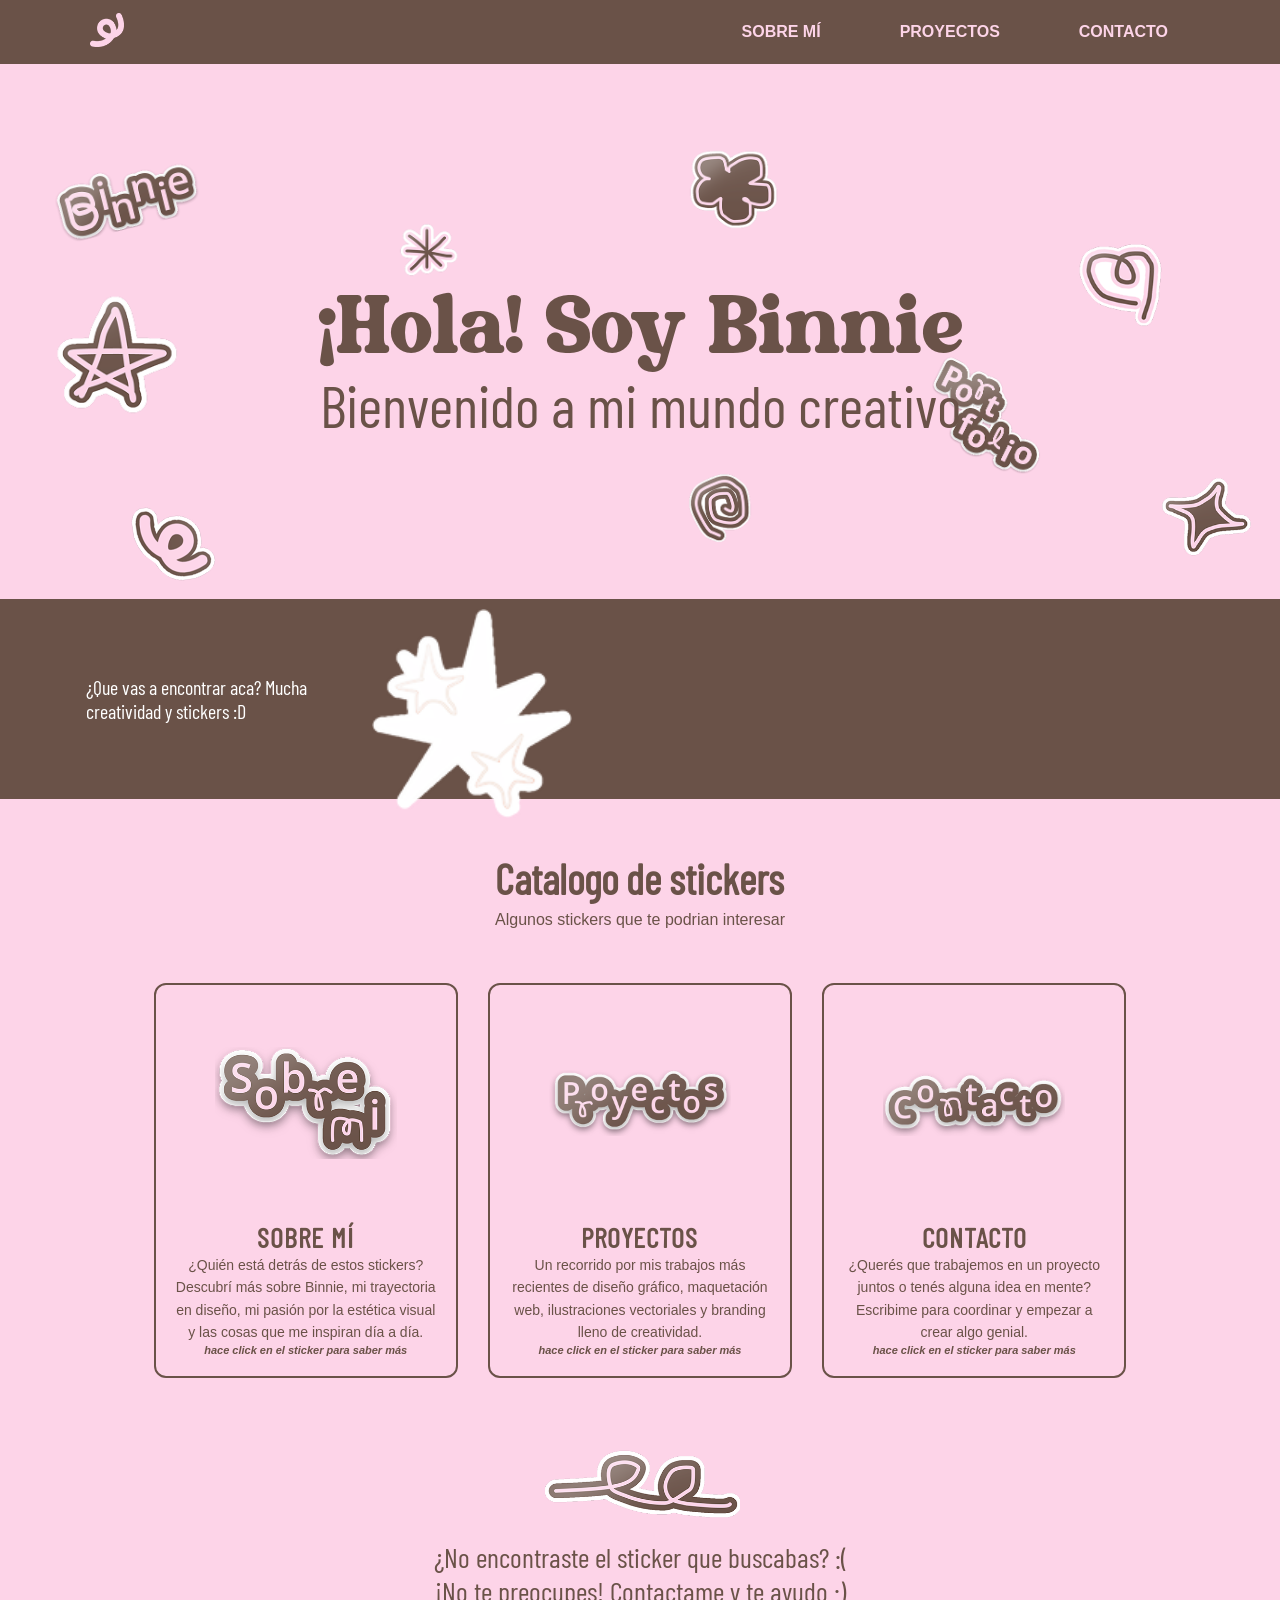
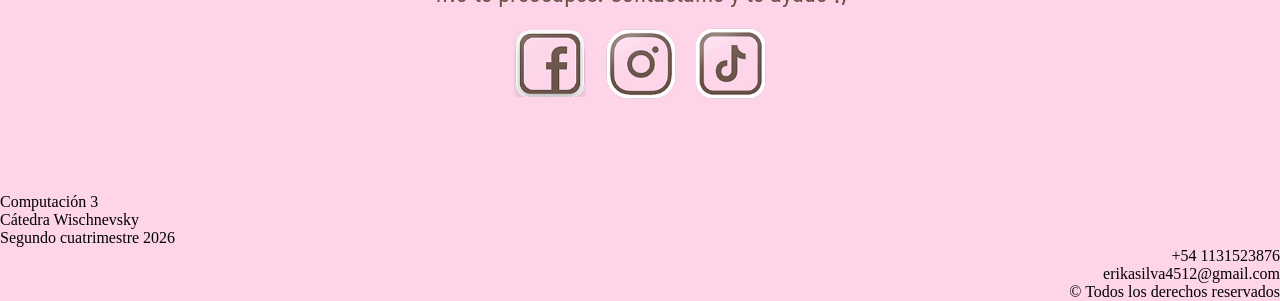
==== commit 8b9588d6: "listoquecapoquesoy" ====
--- a/index.html
+++ b/index.html
@@ -14,20 +14,137 @@
             <img src="img/colitarosaclarito.png" alt="colita rosa" width="34" />
         </div>
 
-        <nav>
-            <a href="#">Sobre mi</a>
-            <a href="#">Proyectos</a>
-            <a href="#">Contacto</a>
+                <nav>
+            <a href="sobremi.html" class="nav-link">
+                Sobre mí
+                <img src="img/nav-sticker.png" alt="" class="nav-sticker">
+            </a>
+
+            <a href="proyectos.html" class="nav-link">
+                Proyectos
+                <img src="img/nav-sticker.png" alt="" class="nav-sticker">
+            </a>
+
+            <a href="contacto.html" class="nav-link">
+                Contacto
+                <img src="img/nav-sticker.png" alt="" class="nav-sticker">
+            </a>
         </nav>
     </header>
-    <main class="hero">
-        <img src="img/sticker-bini.png" alt="sticker de bini" class="img-sticker-uno">
-        <h1>Binnie</h1>
-        <p class="subtitulo">Diseño y comunicación visual</p>
-        <img src="img/sticker-bini-foto.png" alt="sticker de mi foto" class="img-sticker-dos">
+    
+    <main>
+<section class="portada">
+
+    <div class="texto-portada">
+        <h1>¡Hola! Soy Binnie</h1>
+        <p>Bienvenido a mi mundo creativo</p>
+    </div>
+
+    <img src="img/sticker-portfolio.png" class="sticker sticker1" alt="">
+    <img src="img/sticker-colita.png" class="sticker sticker2" alt="">
+    <img src="img/sticker-bini.png" class="sticker sticker3" alt="">
+    <img src="img/sticker-corazon.png" class="sticker sticker4" alt="">
+    <img src="img/sticker-estrellita.png" class="sticker sticker5" alt="">
+    <img src="img/sticker-garabato.png" class="sticker sticker6" alt="">
+    <img src="img/sticker-lineas.png" class="sticker  sticker7" alt="">
+    <img src="img/sticker-destello.png" class="sticker sticker8" alt="">
+    <img src="img/sticker-flor.png" class="sticker sticker9" alt="">
+
+</section>
+
+ <section class="seccion-dos">
+
+
+    <div class="texto-seccion-dos">
+      <h2>¿Que vas a encontrar aca? Mucha creatividad y stickers :D</h2>
+    </div>
+
+<div class="stickers-seccion-animacion">
+        <img src="img/sticker-base-blanca.png" class="imagen-base-blanca">
+        <img src="img/sticker-base-color.png" class="sticker-base-color">
+    </div>
+
+    </section>
+
+    <section class="seccion-tres">
+        <h2>Catalogo de stickers</h2>
+        <h3>Algunos stickers que te podrian interesar</h3>
+
+    </section>
+
+    <section class="cards-grid">
+      
+
+      <article class="card">
+        <a href="sobremi.html"> 
+        <div class="sticker-img-container">
+          <img src="img/sticker-sobremi.png" alt="Sticker Sobre Mí" width="162px">
+          </a>
+        </div>
+        <h3 class="card-title">SOBRE MÍ</h3>
+        <p class="card-description">
+          ¿Quién está detrás de estos stickers? Descubrí más sobre Binnie, mi trayectoria en diseño, mi pasión por la estética visual y las cosas que me inspiran día a día.
+        </p>
+        <span class="card-footer-text">hace click en el sticker para saber más</span>
+      </article>
+
+      <!-- CARD 2: PROYECTOS -->
+      <article class="card">
+         <a href="proyectos.html">
+        <div class="sticker-img-container">
+          <!-- Reemplaza "proyectos.png" por el nombre/ruta de tu archivo -->
+          <img src="img/sticker-proyectos.png" alt="Sticker Proyectos" width="200px">
+           </a>
+        </div>
+        <h3 class="card-title">PROYECTOS</h3>
+        <p class="card-description">
+          Un recorrido por mis trabajos más recientes de diseño gráfico, maquetación web, ilustraciones vectoriales y branding lleno de creatividad.
+        </p>
+        <span class="card-footer-text">hace click en el sticker para saber más</span>
+      </article>
+
+      <!-- CARD 3: CONTACTO -->
+      <article class="card">
+        <div class="sticker-img-container">
+           <a href="contacto.html">
+          <img src="img/sticker-contacto.png" alt="sticker contacto" width="200px">
+            </a>
+        </div>
+        <h3 class="card-title">CONTACTO</h3>
+        <p class="card-description">
+          ¿Querés que trabajemos en un proyecto juntos o tenés alguna idea en mente? Escribime para coordinar y empezar a crear algo genial.
+        </p>
+        <span class="card-footer-text">hace click en el sticker para saber más</span>
+      </article>
+
+    </section>
+
+    <section class="seccion-final">
+  
+        <img src="img/sticker-rulito.png" alt="sticker de rulito" width="200px">
+        <h2>¿No encontraste el sticker que buscabas? :( ¡No te preocupes! Contactame y te ayudo :) </h2>
+
+ <div class="redes-sociales">
+    <a href="https://www.youtube.com/watch?v=BZ4UzthYTss" target="_blank">
+        <img src="img/sticker-facebook.png" alt="Facebook" width="72">
+    </a>
+
+    <a href="https://www.youtube.com/watch?v=BZ4UzthYTss" target="_blank">
+        <img src="img/sticker-instagram.png" alt="Instagram" width="70">
+    </a>
+
+    <a href="https://www.youtube.com/watch?v=BZ4UzthYTss" target="_blank">
+        <img src="img/sticker-tiktok.png" alt="TikTok" width="70">
+    </a>
+</div>
+        
+     
+    </section>
+
+
     </main>
 
-    <footer class="pie-pagina">
+    <footer>
 
         <div class="datos-academicos">
             <p>Computación 3 </p>
--- a/estilos.css
+++ b/estilos.css
@@ -2,157 +2,1048 @@
 @charset "UTF-8";
 
 @font-face {
-    font-family: "Morally serif";
-    src: url(fuentes/Morally\ Serif.otf) format("opentype");
-    font-weight: normal;
-    font-style: normal;
+  font-family: "Morally serif";
+  src: url(fuentes/Morally\ Serif.otf) format("opentype");
+  font-weight: normal;
+  font-style: normal;
 }
 
 @font-face {
-    font-family: "Barlow Condensed";
-    src: url(fuentes/BarlowCondensed-Regular.ttf) format("truetype");
-    font-weight: normal;
-    font-style: normal;
+  font-family: "Barlow Condensed";
+  src: url(fuentes/BarlowCondensed-Regular.ttf) format("truetype");
+  font-weight: normal;
+  font-style: normal;
 }
 
 @font-face {
-    font-family: "Open Sans Regular";
-    src: url(fuentes/OpenSans-Regular.ttf) format("truetype");
-    font-weight: normal;
-    font-style: normal;
+  font-family: "Open Sans Regular";
+  src: url(fuentes/OpenSans-Regular.ttf) format("truetype");
+  font-weight: normal;
+  font-style: normal;
 }
 
 @font-face {
-    font-family: "Open Sans Semibold";
-    src: url(fuentes/OpenSans-SemiBold.ttf) format("truetype");
-    font-weight: bold;
-    font-style: normal;
+  font-family: "Open Sans Semibold";
+  src: url(fuentes/OpenSans-SemiBold.ttf) format("truetype");
+  font-weight: bold;
+  font-style: normal;
 }
 
 @font-face {
-    font-family: "Open Sans Italic";
-    src: url(fuentes/OpenSans-Italic.ttf) format("truetype");
-    font-weight: normal;
-    font-style: italic;
-}
-
-html,
+  font-family: "Open Sans Italic";
+  src: url(fuentes/OpenSans-Italic.ttf) format("truetype");
+  font-weight: normal;
+  font-style: italic;
+}
+
+* {
+  margin: 0;
+  padding: 0;
+  box-sizing: border-box;
+}
+
 body {
-    margin: 0;
-    padding: 0;
-    height: 100%;
-}
-
-body {
-    display: flex;
-    flex-direction: column;
-    min-height: 100vh;
-    margin: 0;
-
-    background-color: #FDD4E8;
+  background-color: #FDD4E8;
+  display: flex;
+  flex-direction: column;
 }
 
 main {
-    background-color: #FDD4E8;
-    flex: 1;
-    position: relative;
-    display: flex;
-    flex-direction: column;
-    justify-content: center;
-    align-items: center;
-    padding: 50px;
-}
+  width: 100%;
+  height: auto;
+  margin: 0 auto;
+  margin-bottom: 50px;
+  margin-top: 50px;
+  display: flex;
+  flex-direction: column;
+  align-items: center;
+
+}
+
 
 header {
-    background-color: #6A5248;
-    padding: 13px 50px;
-    display: flex;
-    justify-content: space-between;
-    flex-wrap: wrap;
-    align-items: center;
+  background-color: #6A5248;
+  padding: 13px 90px;
+  display: flex;
+  justify-content: space-between;
+  flex-wrap: wrap;
+  align-items: center;
 }
 
 nav {
-    display: flex;
-    flex-direction: row;
-    gap: 25px;
+  display: flex;
+  flex-direction: row;
+  gap: 25px;
 }
 
 nav a {
-    font-family: "Barlow Condensed", sans-serif;
-    font-size: 1rem;
-    font-weight: 700;
-    text-transform: uppercase;
-    text-decoration: none;
-    color: #FDD4E8;
-    border: 2px solid #FDD4E8;
-    border-radius: 50px;
-    padding: 8px 22px;
-    display: inline-block;
-
-
-}
-
-
-.pie-pagina {
-    min-height: 47px;
-    background-color: #ffffff;
-    display: flex;
-    justify-content: space-between;
-    align-items: center;
-    gap: 12px;
-    width: 100%;
-    padding: 30px 50px;
-    box-sizing: border-box;
-
-}
-
-.pie-pagina p {
-    font-family: 'Open Sans', sans-serif;
-    color: #6A5248;
-    font-size: 11px;
-    line-height: 0.9;
-}
+  font-family: "Open Sans Regular", sans-serif;
+  font-size: 1rem;
+  font-weight: 700;
+  text-transform: uppercase;
+  text-decoration: none;
+  color: #FDD4E8;
+  padding: 8px 22px;
+  display: inline-block;
+
+
+}
+
+
+.footer {
+  background-color: #ffffff;
+  display: flex;
+  justify-content: space-between;
+  align-items: center;
+  gap: 12px;
+  width: 100%;
+  padding: 30px 50px;
+  box-sizing: border-box;
+
+}
+
 
 .datos-contacto {
-    text-align: right;
+  text-align: right;
 }
 
 .hero {
-    text-align: center;
+  text-align: center;
 }
 
 .hero h1 {
-    font-size: 160px;
-    margin-bottom: 4px;
-    color: #5c443c;
-    font-family: 'Morally serif', sans-serif;
-    margin-bottom: -33px;
-    margin: -35px;
+  font-size: 160px;
+  margin-bottom: 4px;
+  color: #5c443c;
+  font-family: 'Morally serif', sans-serif;
+  margin-bottom: -33px;
+  margin: -35px;
 }
 
 .hero .subtitulo {
-    margin-top: 0;
-    color: #70544c;
-    font-size: 2.3rem;
-}
-
-.img-sticker-uno {
-
-    position: absolute;
-    top: 0%;
-    left: 19%;
-    width: 230px;
-    height: auto;
-
-}
-
-.img-sticker-dos {
-
-    position: absolute;
-    bottom: 7%;
-    right: 24%;
-    width: 150px;
-    height: auto;
-
+  margin-top: 0;
+  color: #70544c;
+  font-size: 2.3rem;
+}
+
+
+.sobremi {
+  display: flex;
+  align-items: center;
+  gap: 100px;
+  max-width: 1000px;
+  width: 100%;
+}
+
+.bio-texto {
+  font-size: 0.95rem;
+  line-height: 1.5;
+  margin-bottom: 25px;
+  font-family: 'Open Sans', sans-serif;
+  color: #70544c;
+}
+
+.stickers-disueltos {
+  display: flex;
+  flex-wrap: wrap;
+  gap: 12px;
+  align-items: flex-start;
+}
+
+.grilla-detalles {
+  display: grid;
+  grid-template-columns: repeat(3, 1fr);
+  gap: 30px;
+  row-gap: 40px;
+}
+
+:root {
+  --bg-pink: #fbcfe8;
+
+  --input-pink: #fde8f4;
+
+  --brown-header: #674c44;
+
+  --brown-text: #674c44;
+
+  --white: #ffffff;
+}
+
+
+
+
+.form-card {
+  background-color: var(--white);
+  width: 100%;
+  max-width: 650px;
+  border-radius: 4px;
+  overflow: hidden;
+  box-shadow: 0 4px 15px rgba(0, 0, 0, 0.05);
+  margin: 0 auto;
+}
+
+
+.form-header {
+  background-color: var(--brown-header);
+  padding: 25px 20px;
+  text-align: center;
+  display: flex;
+  justify-content: center;
+  margin-bottom: 30px;
+}
+
+
+
+
+.contact-form {
+  padding: 30px 40px;
+  display: flex;
+  flex-direction: column;
+  gap: 20px;
+}
+
+.form-group {
+  display: flex;
+  flex-direction: column;
+  gap: 8px;
+}
+
+
+.form-group label {
+  color: var(--brown-text);
+  font-weight: 700;
+  font-size: 1.1rem;
+  letter-spacing: 1px;
+}
+
+.form-group input[type="text"],
+.form-group input[type="email"],
+.form-group textarea {
+  background-color: var(--input-pink);
+  border: none;
+  border-radius: 12px;
+  padding: 14px 18px;
+  font-size: 0.95rem;
+  font-family: "Open Sans Regular", sans-serif;
+  color: #666;
+  outline: none;
+}
+
+.form-group textarea {
+  resize: vertical;
+  min-height: 120px;
+}
+
+.form-group input::placeholder,
+.form-group textarea::placeholder {
+  color: #c49eb0;
+}
+
+
+.project-options {
+  display: flex;
+  justify-content: space-between;
+  gap: 15px;
+  margin-top: 5px;
+}
+
+.project-option {
+  cursor: pointer;
+}
+
+.project-option input[type="radio"] {
+  display: none;
+
+}
+
+.project-option input[type="radio"]:checked+.bubble-text,
+.project-option:hover .bubble-text {
+  color: var(--brown-text);
+  transform: scale(1.05);
+}
+
+
+.submit-section {
+  text-align: center;
+  margin-top: 35px;
+  display: flex;
+  flex-direction: column;
+  align-items: center;
+  gap: 15px;
+}
+
+.reminder-text {
+  color: var(--brown-text);
+  font-weight: 700;
+  font-size: 1.2rem;
+  margin: 0;
+}
+
+
+
+.proyecto-card {
+  display: flex;
+  align-items: center;
+  gap: 40px;
+  margin-bottom: 50px;
+  max-width: 1000px;
+}
+
+.proyecto-ruido {
+  display: flex;
+  justify-content: center;
+}
+
+.proyecto-ansiedad {
+  display: flex;
+  justify-content: center;
+}
+
+.proyecto-koreanwave {
+  display: flex;
+  justify-content: center;
+}
+
+.detalles-ficha-proyecto-uno {
+  display: flex;
+  gap: 40px;
+  align-items: flex-start;
+  margin-top: 30px;
+}
+
+.proyectos-titulo {
+  display: flex;
+  justify-content: flex-start;
+  margin-bottom: -10px;
+}
+
+.detalles-ficha-proyecto-dos {
+  display: flex;
+  gap: 40px;
+  align-items: flex-start;
+  margin-top: 30px;
+}
+
+.detalles-ficha-proyecto-tres {
+  display: flex;
+  gap: 40px;
+  align-items: flex-start;
+  margin-top: 30px;
+}
+
+.portada {
+  position: relative;
+  min-height: 485px;
+  display: flex;
+  justify-content: center;
+  align-items: center;
+  width: 100%;
+}
+
+.texto-portada {
+  position: relative;
+  z-index: 2;
+  text-align: center;
+}
+
+.texto-portada h1 {
+  font-family: "Morally Serif", serif;
+  font-size: 90px;
+  margin-bottom: -6px;
+  font-weight: normal;
+  color: #6A5248;
+}
+
+.texto-portada p {
+  font-family: "Barlow Condensed", sans-serif;
+  font-size: 59px;
+  margin-top: 0;
+  color: #6A5248;
+}
+
+
+.sticker {
+  position: absolute;
+  z-index: 1;
+  animation: flotar 3s ease-in-out infinite;
+}
+
+
+.sticker1 {
+  top: 49%;
+  left: 71%;
+  width: 156px;
+}
+
+.sticker2 {
+  bottom: -4%;
+  right: 81%;
+  animation-delay: 0.7s;
+  width: 139px;
+}
+
+.sticker3 {
+  bottom: 352px;
+  right: 83%;
+  animation-delay: 0.7s;
+  width: 180px;
+}
+
+.sticker4 {
+
+  bottom: 270px;
+  right: 9%;
+  animation-delay: 0.7s;
+  width: 89px;
+
+}
+
+.sticker5 {
+  bottom: 183px;
+  right: 86%;
+  animation-delay: 0.7s;
+  width: 129px;
+}
+
+.sticker6 {
+  bottom: 55px;
+  right: 41%;
+  animation-delay: 0.7s;
+  width: 69px;
+}
+
+.sticker7 {
+  bottom: 321px;
+  right: 64%;
+  animation-delay: 0.7s;
+  width: 64px;
+}
+
+.sticker8 {
+  bottom: 38px;
+  right: 2%;
+  animation-delay: 0.7s;
+  width: 96px;
+}
+
+.sticker9 {
+  bottom: 367px;
+  right: 39%;
+  animation-delay: 0.7s;
+  width: 94px;
+}
+
+@keyframes flotar {
+
+  0%,
+  100% {
+    transform: translateY(0);
+  }
+
+  50% {
+    transform: translateY(-5px);
+  }
+}
+
+.contact-form .form-group label {
+  font-family: "Barlow Condensed", sans-serif;
+  font-size: 20px;
+  font-weight: 700;
+}
+
+.contact-form input {
+  font-family: "Open Sans Regular", sans-serif;
+  font-size: 16px;
+}
+
+.reminder-text {
+  font-family: "Barlow Condensed", sans-serif;
+  font-size: 28px;
+  font-weight: 500;
+}
+
+.submit-section {
+  display: flex;
+  flex-direction: column;
+  align-items: center;
+  gap: 15px;
+}
+
+.btn-enviar {
+  background: none;
+  border: none;
+  padding: 0;
+  cursor: pointer;
+}
+
+.enviar-img {
+  width: 150px;
+  height: auto;
+  display: block;
+}
+
+.seccion-dos {
+  background-color: #6A5248;
+  height: 200px;
+  width: 100%;
+  display: flex;
+  align-items: center;
+  padding: 0 86px;
+  gap: 60px;
+}
+
+.texto-seccion-dos h2 {
+  font-family: "Barlow Condensed", sans serif;
+  font-size: 20px;
+  color: #ffffff;
+  font-weight: normal;
+  max-width: 226px;
+}
+
+.stickers-seccion-animacion {
+  position: relative;
+  width: 200px;
+  height: 180px;
+  flex-shrink: 0;
+}
+
+.imagen-base-blanca {
+  width: 100%;
+  display: block;
+}
+
+.sticker-base-color {
+  position: absolute;
+  width: 100%;
+  top: 0;
+  left: 0;
+  opacity: 0;
+  animation: pegarSticker 2s ease-out 0.5s infinite;
+}
+
+@keyframes pegarSticker {
+  from {
+    opacity: 0;
+    transform: translateX(-300px) rotate(-25deg);
+  }
+
+  to {
+    opacity: 1;
+    transform: translateX(0) rotate(0deg);
+  }
+}
+
+.info-proyecto h2 {
+  font-family: "Barlow Condensed", sans-serif;
+  font-size: 30px;
+  font-weight: 700;
+  color: #6A5248;
+  margin-bottom: 30px;
+}
+
+
+.info-proyecto h3 {
+  font-family: "Open Sans", sans-serif;
+  font-size: 20px;
+  font-weight: 600;
+  color: #6A5248;
+}
+
+
+.info-proyecto .descripcion {
+  font-family: "Open Sans", sans-serif;
+  font-size: 16px;
+  font-weight: 400;
+  color: #6A5248;
+  line-height: 1.6;
+}
+
+.bloque-detalle h3 {
+  font-family: "Open Sans", sans-serif;
+  font-size: 20px;
+  font-weight: 600;
+  color: #6A5248;
+}
+
+.texto-final {
+  display: flex;
+  flex-direction: column;
+  align-items: center;
+  text-align: center;
+  gap: 15px;
+}
+
+.texto-final p {
+  font-family: "Barlow Condensed", sans-serif;
+  font-size: 24px;
+  font-weight: 400;
+  color: #6A5248;
+  margin: 0;
+}
+
+.texto-final img {
+  display: block;
+  width: 180px;
+  height: auto;
+}
+
+.sticker-contacto {
+  width: 180px;
+  height: auto;
+  display: block;
+  cursor: pointer;
+}
+
+.texto-final a {
+  display: inline-block;
+  text-decoration: none;
+}
+
+.sticker-contacto {
+  width: 180px;
+  height: auto;
+  display: block;
+  cursor: pointer;
+}
+
+.grilla-detalles h2 {
+  font-family: "Barlow Condensed", sans-serif;
+  font-weight: 700;
+  color: #6A5248;
+  font-size: 30px;
+  margin-bottom: 10px;
+}
+
+.grilla-detalles p {
+  font-family: "Open Sans", sans-serif;
+  font-weight: 400;
+  color: #6A5248;
+  font-size: 20px;
+}
+
+.foto-animada img {
+  transform: rotate(15deg);
+}
+
+.stickers-disueltos {
+  display: grid;
+  grid-template-columns: 1fr 1fr 1fr;
+  align-items: center;
+  justify-items: center;
+  gap: 25px;
+}
+
+.stickers-disueltos img {
+  width: 180px;
+  height: auto;
+}
+
+
+.stickers-disueltos img:nth-child(1) {
+  grid-column: 1;
+  grid-row: 1;
+}
+
+.stickers-disueltos img:nth-child(2) {
+  grid-column: 1;
+  grid-row: 2;
+}
+
+
+.stickers-disueltos img:nth-child(3) {
+  grid-column: 2;
+  grid-row: 1 / 3;
+}
+
+
+.stickers-disueltos img:nth-child(4) {
+  grid-column: 3;
+  grid-row: 1;
+}
+
+.stickers-disueltos img:nth-child(5) {
+  grid-column: 3;
+  grid-row: 2;
+}
+
+
+.seccion-encabezado {
+  background-color: #FDD4E8;
+  margin-left: -50px;
+  box-sizing: border-box;
+  padding: 25px 0;
+  display: flex;
+  justify-content: center;
+  align-items: center;
+}
+
+
+
+
+.seccion-galeria-ansiedad {
+  box-sizing: border-box;
+  width: 100%;
+  padding: 50px;
+  display: grid;
+  grid-template-columns: repeat(6, minmax(0, 1fr));
+  gap: 30px;
+}
+
+
+
+.seccion-galeria-ansiedad img {
+  width: 100%;
+  height: auto;
+  display: block;
+
+  border: 3px solid white;
+  box-sizing: border-box;
+  box-shadow: 2px 4px 8px rgba(0, 0, 0, 0.15);
+}
+
+
+.seccion-galeria-ansiedad img:nth-child(7) {
+  grid-column: 2 / 4;
+}
+
+.seccion-galeria-ansiedad img:nth-child(8) {
+  grid-column: 4 / 6;
+}
+
+.seccion-galeria-ansiedad img:nth-child(-n+6) {
+  grid-column: span 2;
+}
+
+
+
+.pagina-koreanwave {
+  background-color: #6A5248;
+}
+
+
+.cards-grid {
+  display: flex;
+  justify-content: center;
+  align-items: stretch;
+  gap: 30px;
+
+  width: 100%;
+  padding: 0 12%;
+  box-sizing: border-box;
+}
+
+.card {
+  flex: 1;
+  min-width: 0;
+
+  display: flex;
+  flex-direction: column;
+  align-items: center;
+  text-align: center;
+
+  border: 2px solid #6A5248;
+  border-radius: 12px;
+  padding: 20px;
+  box-sizing: border-box;
+}
+
+
+
+
+.card-title {
+  font-family: 'Barlow Condensed', sans-serif;
+  font-size: 28px;
+  font-weight: 700;
+  letter-spacing: 1px;
+  color: #6A5248;
+  text-align: center;
+  margin-top: 73px;
+}
+
+.card-description {
+  font-family: 'Open Sans', sans-serif;
+  font-size: 14px;
+  line-height: 1.6;
+  font-weight: 400;
+  color: #6A5248;
+  text-align: center;
+}
+
+.card-footer-text {
+  font-family: 'Open Sans', sans-serif;
+  font-size: 11px;
+  font-style: italic;
+  color: #6A5248;
+  text-align: center;
+  font-weight: 700
+}
+
+
+.catalog-footer {
+  display: flex;
+  flex-direction: column;
+  align-items: center;
+  text-align: center;
+}
+
+
+nav {
+  display: flex;
+  align-items: center;
+  gap: 35px;
+}
+
+.nav-link {
+  position: relative;
+  display: inline-block;
+  font-family: "Open Sans", sans-serif;
+  text-decoration: none;
+}
+
+.nav-sticker {
+  position: absolute;
+  width: 35px;
+  height: auto;
+  top: 1px;
+  right: -20px;
+
+  opacity: 0;
+  transform: scale(0) rotate(-20deg);
+  transition: opacity 0.25s ease, transform 0.25s ease;
+  pointer-events: none;
+}
+
+.nav-link:hover .nav-sticker {
+  opacity: 1;
+  transform: scale(1) rotate(10deg);
+}
+
+.imagenes-koreanwave {
+  display: flex;
+  justify-content: center;
+  align-items: center;
+  gap: 40px;
+  min-height: 70vh;
+  padding-top: 40px;
+}
+
+.foto-proyecto-koreanwave {
+  display: flex;
+  justify-content: flex-end;
+  flex-direction: row;
+}
+
+/* GALERÍA RUIDO */
+.galeria-ruido {
+  display: grid;
+  grid-template-columns: repeat(6, minmax(0, 1fr));
+  grid-auto-rows: 100px;
+  gap: 16px;
+  width: 68%;
+  max-width: 1600px;
+  margin: 0 auto;
+  padding-top: 40px;
+}
+
+
+.galeria-ruido .foto {
+  min-width: 0;
+  min-height: 0;
+}
+
+.galeria-ruido .foto img,
+.galeria-ruido .foto video {
+  display: block;
+  height: 100%;
+}
+
+.foto-1 {
+  grid-column: 1 / 4;
+  grid-row: 1 / 6;
+}
+
+.foto-2 {
+  grid-column: 1 / 4;
+  grid-row: 6 / 11;
+}
+
+.foto-3 {
+  grid-column: 1 / 4;
+  grid-row: 11 / 16;
+}
+
+
+.foto-4 {
+  grid-column: 4 / 7;
+  grid-row: 1 / 7;
+}
+
+
+.foto-5 {
+  grid-column: 4;
+  grid-row: 7 / 16;
+}
+
+.foto-6 {
+  grid-column: 5;
+  grid-row: 7 / 16;
+}
+
+
+.foto-7 {
+  grid-column: 6 / 6;
+  grid-row: 7;
+}
+
+.foto-8 {
+  grid-column: 6;
+  grid-row: 8;
+}
+
+.foto-9 {
+  grid-column: 6;
+  grid-row: 9;
+}
+
+.foto-10 {
+  grid-column: 6;
+  grid-row: 10;
+}
+
+.seccion-final {
+  display: flex;
+  flex-direction: column;
+  align-items: center;
+  justify-content: center;
+  text-align: center;
+  gap: 20px;
+  padding: 40px 20px;
+  width: 100%;
+  box-sizing: border-box;
+  margin-top: 30px;
+}
+
+.redes-sociales {
+  display: flex;
+  justify-content: center;
+  align-items: center;
+  gap: 20px;
+}
+
+.seccion-final h2 {
+  font-family: 'Barlow Condensed', sans-serif;
+  font-size: 28px;
+  font-weight: 500;
+  line-height: 1.2;
+  color: #6A5248;
+  text-align: center;
+  max-width: 450px;
+  margin: 0;
+}
+
+.sticker-img-container {
+  height: 200px;
+  width: 70%;
+  display: flex;
+  justify-content: center;
+  align-items: center;
+  flex-shrink: 0;
+}
+
+.sticker-img-container img {
+  max-width: 100%;
+  max-height: 100%;
+  width: auto;
+  height: auto;
+  object-fit: contain;
+}
+
+.card-title {
+  margin-top: 15px;
+}
+
+.seccion-tres h2 {
+  font-family: 'Barlow Condensed', sans-serif;
+  font-size: 42px;
+  font-weight: 700;
+  color: #6A5248;
+  text-align: left;
+  margin-bottom: 8px;
+}
+
+.seccion-tres h3 {
+  font-family: 'Open Sans', sans-serif;
+  font-size: 16px;
+  font-weight: 400;
+  color: #6A5248;
+  text-align: left;
+  margin-top: 0;
+}
+
+.seccion-tres {
+  padding: 54px;
+
+}
+
+.sticker-img-container a {
+  display: inline-block;
+  cursor: pointer;
+}
+
+.sticker-img-container img {
+  transition: transform 0.3s ease;
+}
+
+.sticker-img-container a:hover img {
+  transform: scale(1.1) rotate(-5deg);
+}
+
+.redes-sociales a {
+  display: inline-block;
+}
+
+.redes-sociales img {
+  transition: transform 0.3s ease;
+}
+
+.redes-sociales a:hover img {
+  transform: translateY(-10px) rotate(10deg) scale(1.1);
+}
+
+.sobremi {
+  display: flex;
+  flex-direction: column;
+  align-items: center;
+  gap: 50px;
+  width: 100%;
+}
+
+.presentacion {
+  display: flex;
+  align-items: center;
+  justify-content: center;
+  gap: 100px;
+  width: 100%;
+  max-width: 1000px;
+}
+
+.proyecto-ruido {
+  display: flex;
+  flex-direction: column;
+  gap: 40px;
+}
+
+.proyecto-ruido-titulo p {
+  font-family: 'Open Sans', sans-serif;
+  font-size: 16px;
+  font-weight: 400;
+  color: #6A5248;
+}
+
+.imagen-proyecto img {
+  transition: filter 0.4s ease;
+}
+
+.imagen-proyecto:hover img {
+  filter: blur(4px);
 }
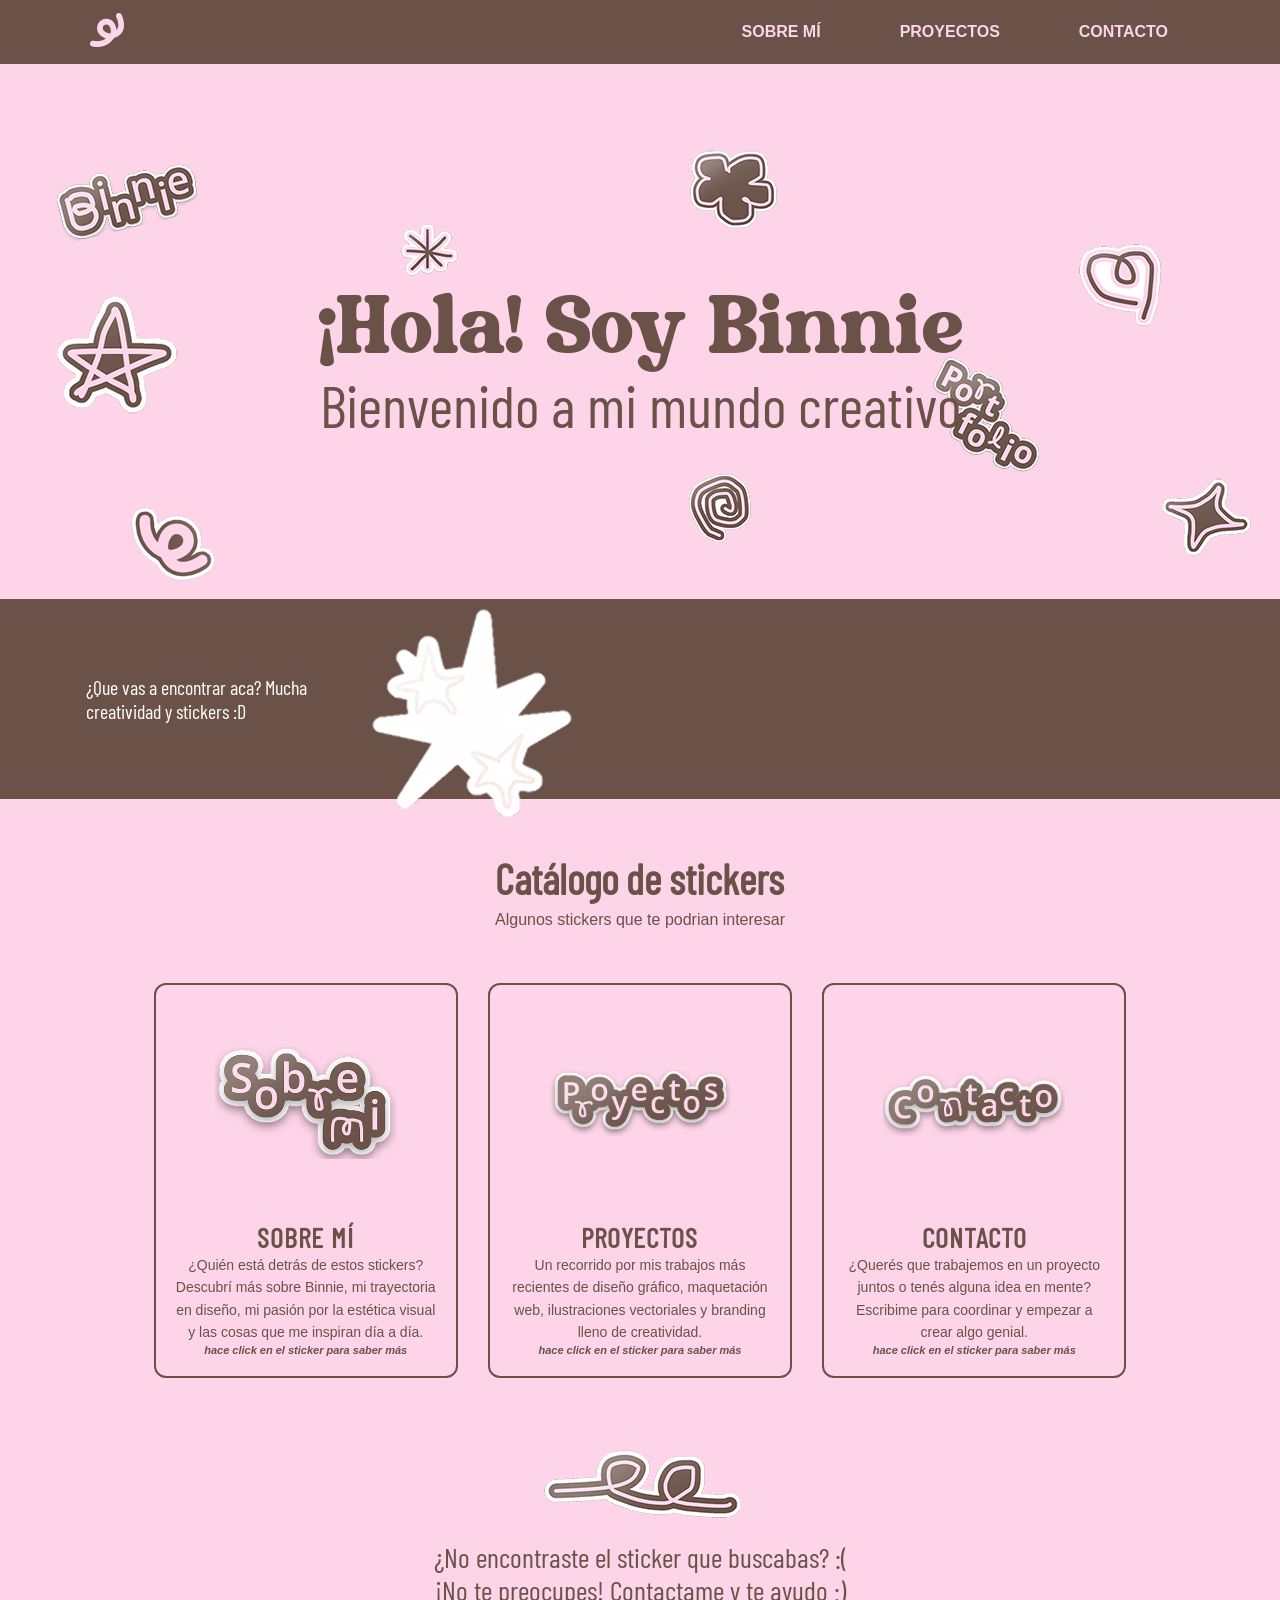
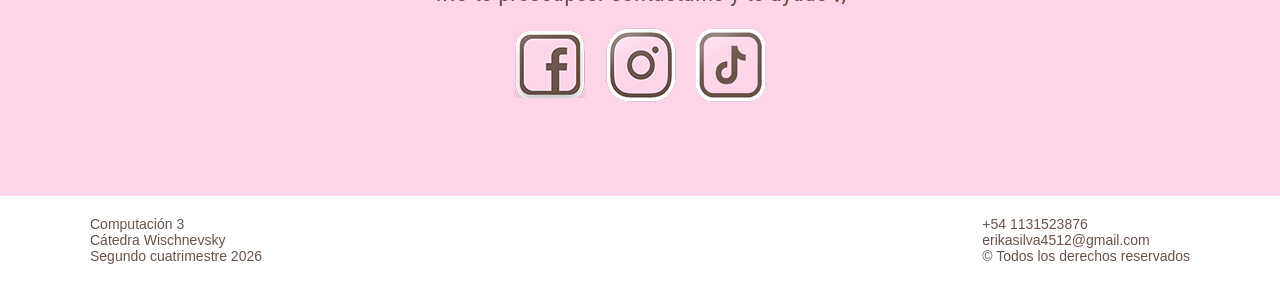
==== commit 8fb22aeb: "ENTREGA TP3" ====
--- a/index.html
+++ b/index.html
@@ -3,6 +3,7 @@
 
 <head>
     <meta charset="utf-8" />
+    <meta name="viewport" content="width=device-width, initial-scale=1.0">
     <title>Binnie</title>
     <link rel="stylesheet" type="text/css" href="estilos.css">
     <link rel="icon" type="image/png" href="img/favicon.png" sizes="32x32">
@@ -40,15 +41,15 @@
         <p>Bienvenido a mi mundo creativo</p>
     </div>
 
-    <img src="img/sticker-portfolio.png" class="sticker sticker1" alt="">
-    <img src="img/sticker-colita.png" class="sticker sticker2" alt="">
-    <img src="img/sticker-bini.png" class="sticker sticker3" alt="">
-    <img src="img/sticker-corazon.png" class="sticker sticker4" alt="">
-    <img src="img/sticker-estrellita.png" class="sticker sticker5" alt="">
-    <img src="img/sticker-garabato.png" class="sticker sticker6" alt="">
-    <img src="img/sticker-lineas.png" class="sticker  sticker7" alt="">
-    <img src="img/sticker-destello.png" class="sticker sticker8" alt="">
-    <img src="img/sticker-flor.png" class="sticker sticker9" alt="">
+    <img src="img/sticker-portfolio.png" class="sticker sticker1" alt="sticker de portfolio" width="156px" height="132px">
+    <img src="img/sticker-colita.png" class="sticker sticker2" alt="" width="139px" height="151px">
+    <img src="img/sticker-bini.png" class="sticker sticker3" alt="sticker de binnie" width="180px" height="110px">
+    <img src="img/sticker-corazon.png" class="sticker sticker4" alt="sticker de corazon" width="89px" height="91px">
+    <img src="img/sticker-estrellita.png" class="sticker sticker5" alt="sticker de estrellita" width="129px" height="125px">
+    <img src="img/sticker-garabato.png" class="sticker sticker6" alt="sticker de garabato" width="69px" height="73px">
+    <img src="img/sticker-lineas.png" class="sticker  sticker7" alt="sticker con lineas" width="63px" height="56px">
+    <img src="img/sticker-destello.png" class="sticker sticker8" alt="" width="96px" height="87px">
+    <img src="img/sticker-flor.png" class="sticker sticker9" alt="sticker de flor" width="94px" height="85px">
 
 </section>
 
@@ -60,14 +61,14 @@
     </div>
 
 <div class="stickers-seccion-animacion">
-        <img src="img/sticker-base-blanca.png" class="imagen-base-blanca">
-        <img src="img/sticker-base-color.png" class="sticker-base-color">
+        <img src="img/sticker-base-blanca.png" class="imagen-base-blanca" width="200px" height="209px">
+        <img src="img/sticker-base-color.png" class="sticker-base-color" width="200px" height="211px">
     </div>
 
     </section>
 
     <section class="seccion-tres">
-        <h2>Catalogo de stickers</h2>
+        <h2>Catálogo de stickers</h2>
         <h3>Algunos stickers que te podrian interesar</h3>
 
     </section>
@@ -88,11 +89,10 @@
         <span class="card-footer-text">hace click en el sticker para saber más</span>
       </article>
 
-      <!-- CARD 2: PROYECTOS -->
       <article class="card">
          <a href="proyectos.html">
         <div class="sticker-img-container">
-          <!-- Reemplaza "proyectos.png" por el nombre/ruta de tu archivo -->
+
           <img src="img/sticker-proyectos.png" alt="Sticker Proyectos" width="200px">
            </a>
         </div>
@@ -103,7 +103,6 @@
         <span class="card-footer-text">hace click en el sticker para saber más</span>
       </article>
 
-      <!-- CARD 3: CONTACTO -->
       <article class="card">
         <div class="sticker-img-container">
            <a href="contacto.html">
@@ -121,20 +120,20 @@
 
     <section class="seccion-final">
   
-        <img src="img/sticker-rulito.png" alt="sticker de rulito" width="200px">
+        <img src="img/sticker-rulito.png" alt="sticker de rulito" width="200px" height="73px">
         <h2>¿No encontraste el sticker que buscabas? :( ¡No te preocupes! Contactame y te ayudo :) </h2>
 
  <div class="redes-sociales">
     <a href="https://www.youtube.com/watch?v=BZ4UzthYTss" target="_blank">
-        <img src="img/sticker-facebook.png" alt="Facebook" width="72">
+        <img src="img/sticker-facebook.png" alt="Facebook" width="72px" height="67px">
     </a>
 
     <a href="https://www.youtube.com/watch?v=BZ4UzthYTss" target="_blank">
-        <img src="img/sticker-instagram.png" alt="Instagram" width="70">
+        <img src="img/sticker-instagram.png" alt="Instagram" width="70px" height="74px">
     </a>
 
     <a href="https://www.youtube.com/watch?v=BZ4UzthYTss" target="_blank">
-        <img src="img/sticker-tiktok.png" alt="TikTok" width="70">
+        <img src="img/sticker-tiktok.png" alt="TikTok" width="70px" height="74px">
     </a>
 </div>
         
--- a/estilos.css
+++ b/estilos.css
@@ -68,12 +68,6 @@
   justify-content: space-between;
   flex-wrap: wrap;
   align-items: center;
-}
-
-nav {
-  display: flex;
-  flex-direction: row;
-  gap: 25px;
 }
 
 nav a {
@@ -90,22 +84,27 @@
 }
 
 
-.footer {
+footer {
   background-color: #ffffff;
   display: flex;
   justify-content: space-between;
   align-items: center;
   gap: 12px;
   width: 100%;
-  padding: 30px 50px;
+  padding: 20px 90px;
   box-sizing: border-box;
 
-}
-
-
+  font-family: 'Open Sans', sans-serif;
+  font-size: 14px;
+  color: #6A5248;
+}
+
+.datos-academicos,
 .datos-contacto {
-  text-align: right;
-}
+    text-align: left;
+}
+
+
 
 .hero {
   text-align: center;
@@ -114,7 +113,7 @@
 .hero h1 {
   font-size: 160px;
   margin-bottom: 4px;
-  color: #5c443c;
+  color: #6A5248;
   font-family: 'Morally serif', sans-serif;
   margin-bottom: -33px;
   margin: -35px;
@@ -122,17 +121,8 @@
 
 .hero .subtitulo {
   margin-top: 0;
-  color: #70544c;
+  color: #6A5248;
   font-size: 2.3rem;
-}
-
-
-.sobremi {
-  display: flex;
-  align-items: center;
-  gap: 100px;
-  max-width: 1000px;
-  width: 100%;
 }
 
 .bio-texto {
@@ -143,19 +133,7 @@
   color: #70544c;
 }
 
-.stickers-disueltos {
-  display: flex;
-  flex-wrap: wrap;
-  gap: 12px;
-  align-items: flex-start;
-}
-
-.grilla-detalles {
-  display: grid;
-  grid-template-columns: repeat(3, 1fr);
-  gap: 30px;
-  row-gap: 40px;
-}
+
 
 :root {
   --bg-pink: #fbcfe8;
@@ -179,7 +157,6 @@
   border-radius: 4px;
   overflow: hidden;
   box-shadow: 0 4px 15px rgba(0, 0, 0, 0.05);
-  margin: 0 auto;
 }
 
 
@@ -272,12 +249,6 @@
   gap: 15px;
 }
 
-.reminder-text {
-  color: var(--brown-text);
-  font-weight: 700;
-  font-size: 1.2rem;
-  margin: 0;
-}
 
 
 
@@ -289,10 +260,7 @@
   max-width: 1000px;
 }
 
-.proyecto-ruido {
-  display: flex;
-  justify-content: center;
-}
+
 
 .proyecto-ansiedad {
   display: flex;
@@ -372,21 +340,18 @@
 .sticker1 {
   top: 49%;
   left: 71%;
-  width: 156px;
 }
 
 .sticker2 {
   bottom: -4%;
   right: 81%;
   animation-delay: 0.7s;
-  width: 139px;
 }
 
 .sticker3 {
   bottom: 352px;
   right: 83%;
   animation-delay: 0.7s;
-  width: 180px;
 }
 
 .sticker4 {
@@ -394,7 +359,6 @@
   bottom: 270px;
   right: 9%;
   animation-delay: 0.7s;
-  width: 89px;
 
 }
 
@@ -402,21 +366,18 @@
   bottom: 183px;
   right: 86%;
   animation-delay: 0.7s;
-  width: 129px;
 }
 
 .sticker6 {
   bottom: 55px;
   right: 41%;
   animation-delay: 0.7s;
-  width: 69px;
 }
 
 .sticker7 {
   bottom: 321px;
   right: 64%;
   animation-delay: 0.7s;
-  width: 64px;
 }
 
 .sticker8 {
@@ -460,14 +421,9 @@
   font-family: "Barlow Condensed", sans-serif;
   font-size: 28px;
   font-weight: 500;
-}
-
-.submit-section {
-  display: flex;
-  flex-direction: column;
-  align-items: center;
-  gap: 15px;
-}
+  color: #6A5248;
+}
+
 
 .btn-enviar {
   background: none;
@@ -599,11 +555,71 @@
   text-decoration: none;
 }
 
-.sticker-contacto {
-  width: 180px;
-  height: auto;
-  display: block;
-  cursor: pointer;
+
+.grilla-detalles {
+    display: grid;
+    grid-template-columns: repeat(3, minmax(0, 1fr));
+    gap: 30px;
+    row-gap: 40px;
+    margin-top: 40px;
+    width: 100%;
+    max-width: 1000px;
+    margin-left: auto;
+    margin-right: auto;
+}
+
+.intereses {
+  grid-column: 3;
+  grid-row: 1 / 3;
+}
+
+.carrusel {
+  position: relative;
+  width: 75%;
+  height: 238px;
+  overflow: hidden;
+}
+
+.carrusel img {
+  position: absolute;
+  top: 0;
+  left: 0;
+  width: 100%;
+  height: 100%;
+  object-fit: cover;
+  opacity: 0;
+  animation: pasarFotos 12s infinite;
+}
+
+.carrusel img:nth-child(1) {
+  animation-delay: 0s;
+}
+
+.carrusel img:nth-child(2) {
+  animation-delay: 4s;
+}
+
+.carrusel img:nth-child(3) {
+  animation-delay: 8s;
+}
+
+@keyframes pasarFotos {
+  0% {
+    opacity: 0;
+    transform: translateX(100%);
+  }
+
+  5%,
+  28% {
+    opacity: 1;
+    transform: translateX(0);
+  }
+
+  33%,
+  100% {
+    opacity: 0;
+    transform: translateX(-100%);
+  }
 }
 
 .grilla-detalles h2 {
@@ -757,7 +773,7 @@
   letter-spacing: 1px;
   color: #6A5248;
   text-align: center;
-  margin-top: 73px;
+  margin-top: 15px;
 }
 
 .card-description {
@@ -958,9 +974,6 @@
   object-fit: contain;
 }
 
-.card-title {
-  margin-top: 15px;
-}
 
 .seccion-tres h2 {
   font-family: 'Barlow Condensed', sans-serif;
@@ -1046,4 +1059,27 @@
 
 .imagen-proyecto:hover img {
   filter: blur(4px);
-}+}
+
+
+@media screen and (max-width: 500px) {
+    header {
+        display: flex;
+        flex-direction: column;
+        align-items: center;
+        gap: 15px;
+        padding: 15px;
+    }
+
+    nav {
+        display: flex;
+        flex-wrap: wrap;
+        justify-content: center;
+        gap: 15px;
+    }
+
+    nav a {
+        font-size: 14px;
+    }
+}
+
